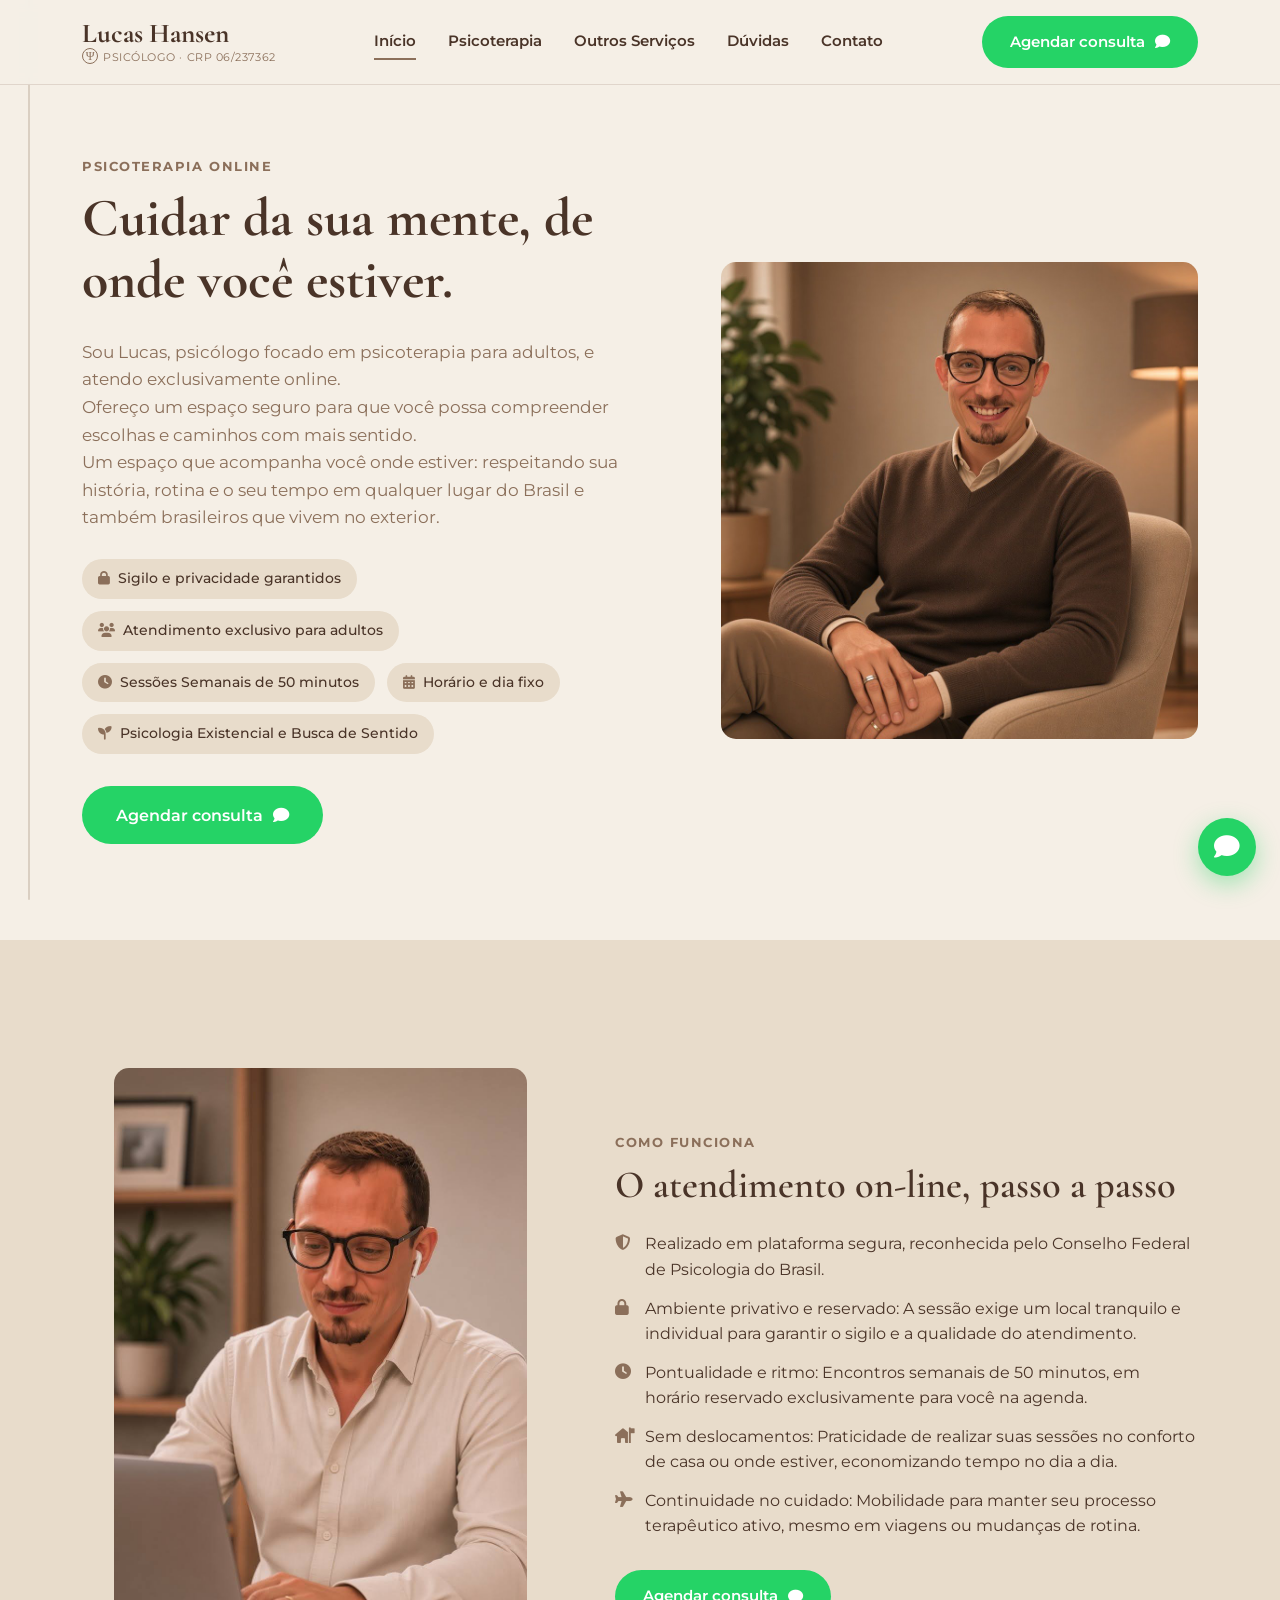
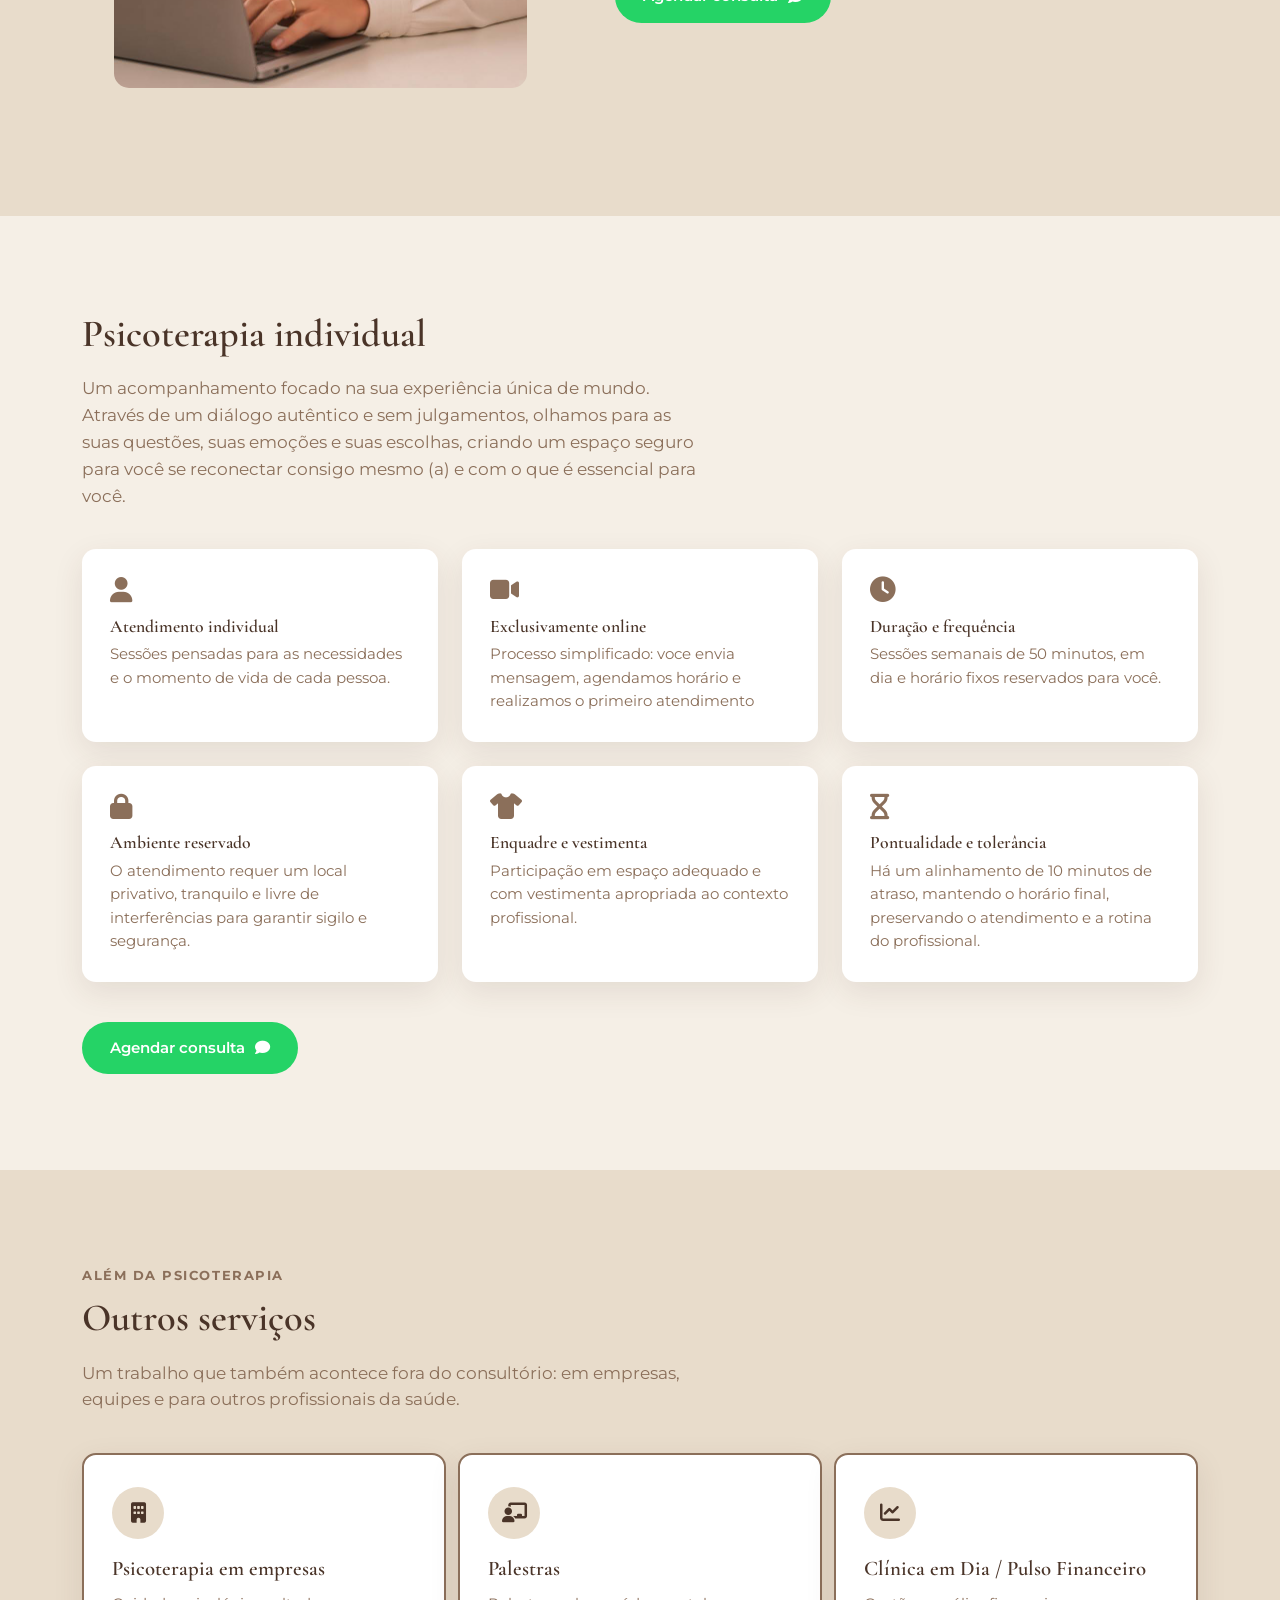
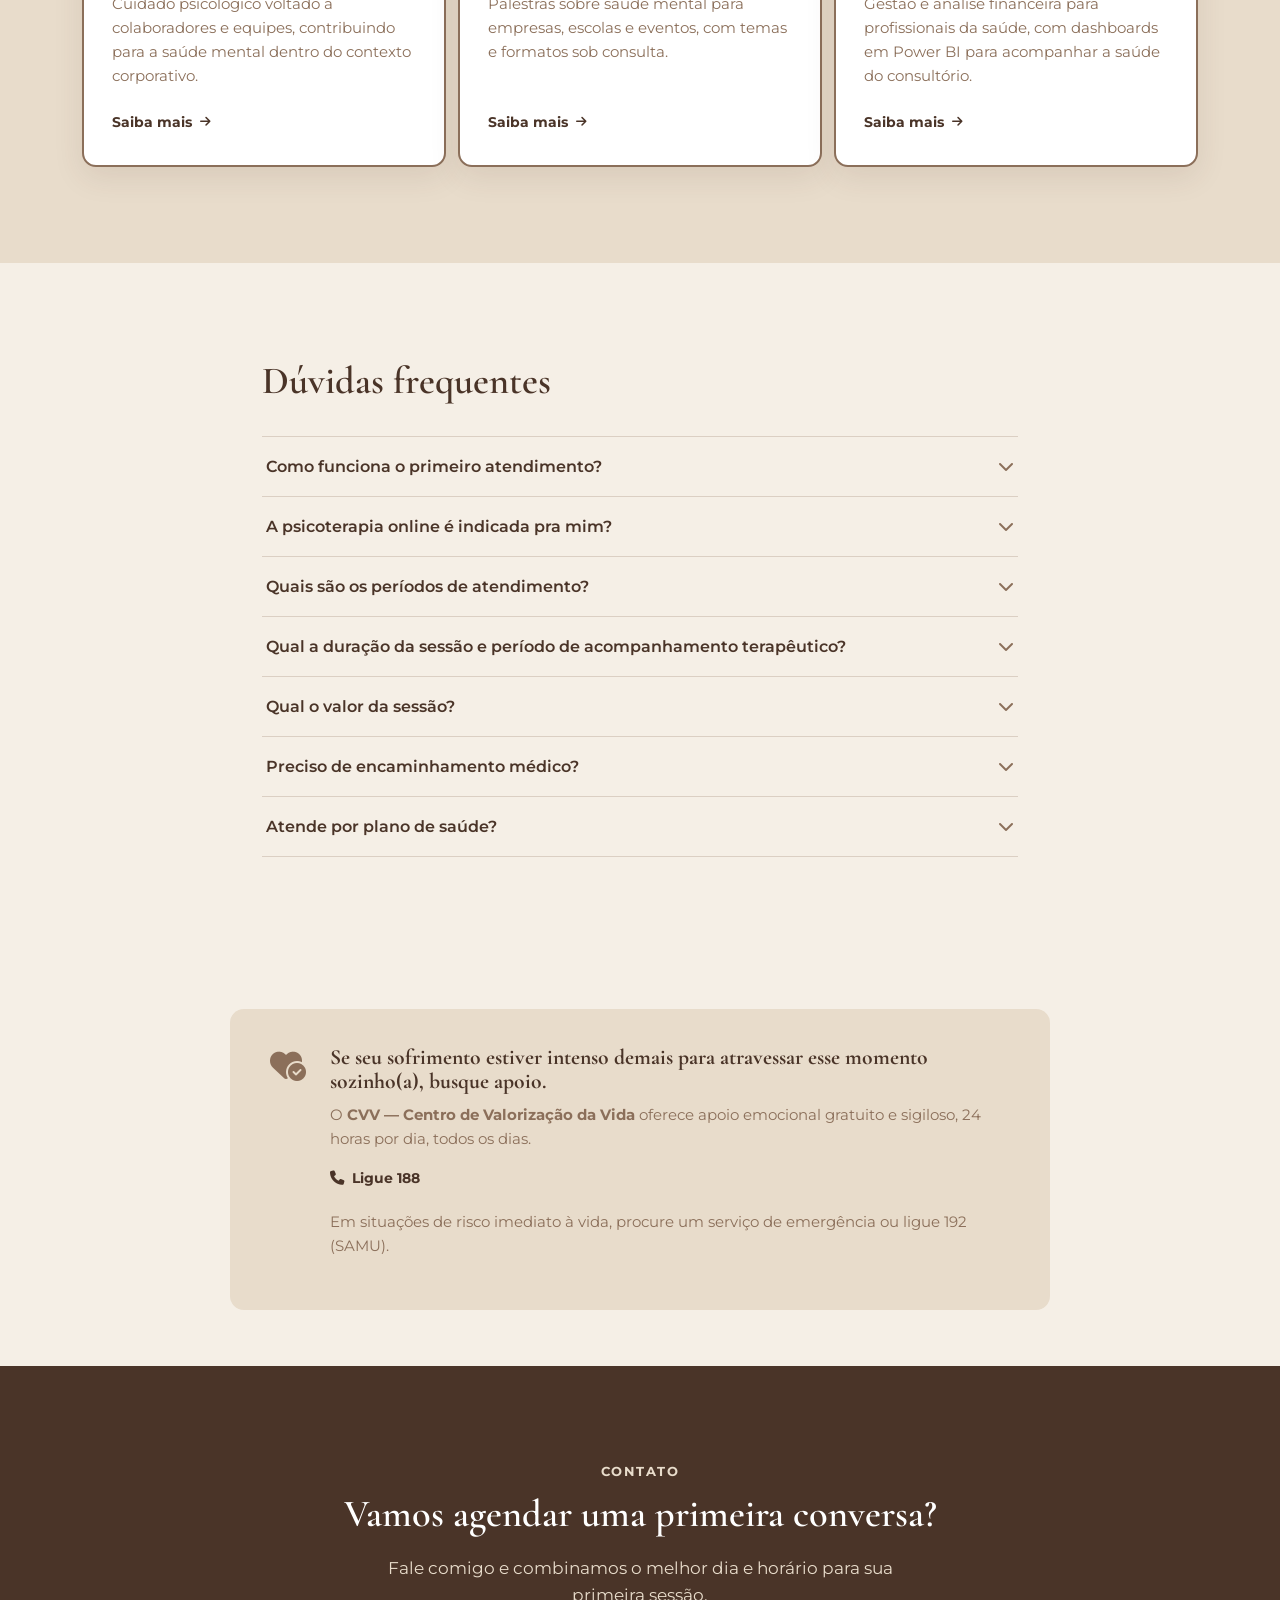
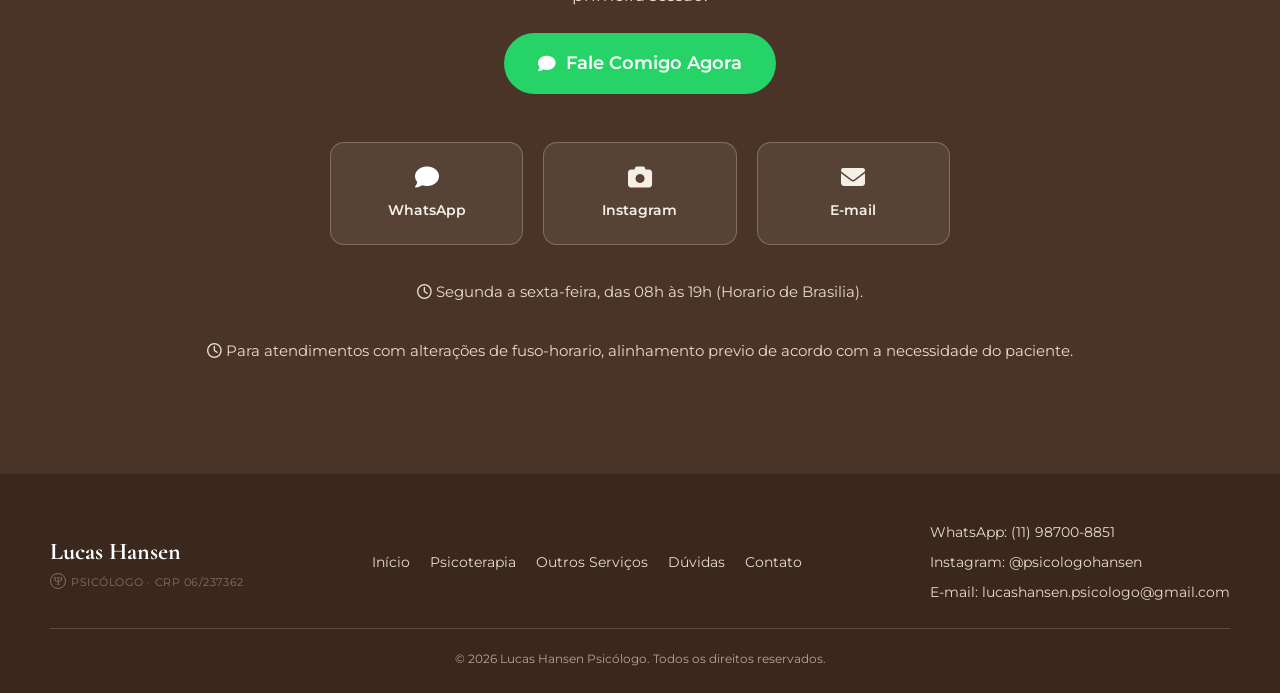
==== index.html @ 45925c87 "Add files via upload" ====
<!DOCTYPE html>
<html lang="pt-br">

<head>
  <meta charset="UTF-8">
  <meta name="viewport" content="width=device-width, initial-scale=1.0">
  <title>Lucas Psicólogo — Psicoterapia Online</title> <!--Título do Site-->
  <meta name="description"
    content="Psicoterapia online com Lucas, psicólogo. Atendimento para brasileiros no Brasil e no exterior, empresas, palestras e consultoria.">

  <link rel="icon" href="img/Icon_psico.png" type="image/png"><!--Icone do Site-->

  <!--Fontes: Cormorant Garamond (títulos) e Montserrat (textos)-->
  <link rel="preconnect" href="https://fonts.googleapis.com">
  <link rel="preconnect" href="https://fonts.gstatic.com" crossorigin>
  <link
    href="https://fonts.googleapis.com/css2?family=Cormorant+Garamond:wght@500;600;700&family=Montserrat:wght@400;500;600;700&display=swap"
    rel="stylesheet">

  <!--Ícones-->
  <link rel="stylesheet" href="https://cdnjs.cloudflare.com/ajax/libs/font-awesome/6.5.1/css/all.min.css"
    integrity="sha512-DTOQO9RWCH3ppGqcWaEA1BIZOC6xxalwEsw9c2QQeAIftl+Vegovlnee1c9QX4TctnWMn13TZye+giMm8e2LwA=="
    crossorigin="anonymous" referrerpolicy="no-referrer" />

  <link rel="stylesheet" href="css/style.css"> <!--Link da estilização-->
  <script defer src="js/main.js"></script> <!--Link do Script-->
</head>

<body>

  <a class="pular-conteudo" href="#conteudo-principal">Pular para o conteúdo</a>

  <!--Linha gráfica contínua: elemento de identidade visual que acompanha o scroll,
      conectando visualmente todas as seções do início ao fim da página-->
  <div class="linha-continua" aria-hidden="true">
    <div class="linha-continua__trilho">
      <div class="linha-continua__progresso" id="linhaProgresso"></div>
    </div>
  </div>
  <div class="progresso-mobile" aria-hidden="true">
    <div class="progresso-mobile__barra" id="progressoMobile"></div>
  </div>

  <!--Cabeçalho / topo do site-->
  <header class="topo-site" id="topoSite">
    <div class="topo-site__container">
      <a class="logo" href="#inicio">
        <span class="logo__nome">Lucas Hansen</span>
        <span class="logo__cargo"><span style="display:inline-flex;align-items:center;justify-content:center;width:16px;height:16px;border:1.5px solid currentColor;border-radius:50%;font-family:Georgia,serif;font-size:12px;line-height:1;margin-right:5px;position:relative;top:-1px;"><span style="transform:translatex(.5px)">Ψ</span></span>Psicólogo · CRP 06/237362</span>
      </a>

      <nav class="menu-principal" id="menuPrincipal">
        <a href="#inicio">Início</a>
        <a href="#psicoterapia">Psicoterapia</a>
        <a href="#outros-servicos">Outros Serviços</a>
        <a href="#duvidas">Dúvidas</a>
        <a href="#contato">Contato</a>
      </nav>

      <div class="topo-site__acoes">
        <a class="botao botao--primario botao--desktop" href="#contato">
          Agendar consulta <i class="fa-solid fa-comment" style="color: rgb(255, 255, 255);"></i>
        </a>
        <button class="menu-toggle" id="menuToggle" aria-label="Abrir menu" aria-expanded="false"
          aria-controls="menuPrincipal">
          <span></span><span></span><span></span>
        </button>
      </div>
    </div>
  </header>

  <main id="conteudo-principal">

    <!--1. INÍCIO-->
    <section class="secao secao--hero" id="inicio">
      <div class="secao__container hero__grid">
        <div class="hero__texto">
          <p class="eyebrow">Psicoterapia online</p>
          <h1>Cuidar da sua mente, de onde você estiver.</h1>
          <p class="hero__descricao">
            Sou Lucas, psicólogo focado em psicoterapia para adultos, e atendo exclusivamente online. <br>
            Ofereço um espaço seguro para que você possa compreender escolhas e caminhos com mais sentido. <br>
            Um espaço que acompanha você onde estiver: respeitando sua história, rotina e o seu tempo em qualquer lugar do Brasil e também brasileiros que vivem no exterior.
          </p>

          <ul class="hero__badges">
            <li><i class="fa-solid fa-lock"></i></i> Sigilo e privacidade garantidos</li>
            <li><i class="fa-solid fa-users"></i> Atendimento exclusivo para adultos</li>
            <li><i class="fa-solid fa-clock"></i> Sessões Semanais de 50 minutos</li>
            <li><i class="fa-solid fa-calendar-days"></i>Horário e dia fixo</li>
            <li><i class="fa-solid fa-seedling"></i> Psicologia Existencial e Busca de Sentido</li>

          </ul>

          <div class="hero__cta">
            <a class="botao botao--primario botao--grande" href="#contato">
              Agendar consulta <i class="fa-solid fa-comment" style="color: rgb(255, 255, 255);"></i>
            </a>
          </div>
        </div>

        <div class="hero__foto">
                  <img src="img/Foto_inicio.jpg" alt="Minha foto inicio" class="Arredondar">
          </div>
        </div>
      </div>
    </section>

    <!--Como funciona o atendimento online-->
    <section class="secao secao--alt" id="atendimento-online">
      <div class="secao__container como-funciona__grid">
        <div class="como-funciona__foto">
          <div class="foto foto--paisagem">
            <img src="img/Foto_meio.jpg" class="Arredondar">
          </div>
        </div>

        <div class="como-funciona__texto">
          <p class="eyebrow">Como funciona</p>
          <h2>O atendimento on-line, passo a passo</h2>
          <ul class="lista-check">
            <li><i class="fa-solid fa-shield-halved"></i> Realizado em plataforma segura, reconhecida pelo Conselho
              Federal de Psicologia do Brasil.</li>
            <li><i class="fa-solid fa-lock"></i> Ambiente privativo e reservado: A sessão exige um local tranquilo e individual para garantir o sigilo e a qualidade do atendimento.</li>
            <li><i class="fa-solid fa-clock"></i> Pontualidade e ritmo: Encontros semanais de 50 minutos, em horário reservado exclusivamente para você na agenda.</li>
            <li><i class="fa-solid fa-house-flag"></i>Sem deslocamentos: Praticidade de realizar suas sessões no conforto de casa ou onde estiver, economizando tempo no dia a dia.</li>
            <li><i class="fa-solid fa-plane"></i>Continuidade no cuidado: Mobilidade para manter seu processo terapêutico ativo, mesmo em viagens ou mudanças de rotina.</li>
          </ul>
          <a class="botao botao--primario" href="#contato">
            Agendar consulta <i class="fa-solid fa-comment" style="color: rgb(255, 255, 255);"></i>
          </a>
        </div>
      </div>
    </section>

    <!--2. SERVIÇOS — PSICOTERAPIA-->
    <section class="secao" id="psicoterapia">
      <div class="secao__container">
        <h2>Psicoterapia individual</h2>
        <p class="secao__intro">
          Um acompanhamento focado na sua experiência única de mundo. <br>
Através de um diálogo autêntico e sem julgamentos, olhamos para as suas questões, suas emoções e suas escolhas, criando um espaço seguro para você se reconectar consigo mesmo (a)  e com o que é essencial para você.
        </p>

        <div class="grid-info">
          <div class="card-info">
            <i class="fa-solid fa-user"></i>
            <h3>Atendimento individual</h3>
            <p>Sessões pensadas para as necessidades e o momento de vida de cada pessoa.</p>
          </div>
          <div class="card-info">
            <i class="fa-solid fa-video"></i>
            <h3>Exclusivamente online</h3>
            <p>Processo simplificado: voce envia mensagem, agendamos horário e realizamos o primeiro atendimento</p>
          </div>
          <div class="card-info">
            <i class="fa-solid fa-clock"></i>
            <h3>Duração e frequência</h3>
            <p>Sessões semanais de 50 minutos, em dia e horário fixos reservados para você.</p>
          </div>
          <div class="card-info">
            <i class="fa-solid fa-lock"></i>
            <h3>Ambiente reservado</h3>
            <p>O atendimento requer um local privativo, tranquilo e livre de interferências para garantir sigilo e segurança.</p>
          </div>
          <div class="card-info">
            <i class="fa-solid fa-shirt"></i>
            <h3> Enquadre e vestimenta</h3>
            <p>Participação em espaço adequado e com vestimenta apropriada ao contexto profissional.</p>
          </div>
          <div class="card-info">
            <i class="fa-solid fa-hourglass"></i>
            <h3>Pontualidade e tolerância</h3>
            <p>Há um alinhamento de 10 minutos de atraso, mantendo o horário final, preservando o atendimento e a rotina do profissional.</p>
          </div>
        </div>

        <a class="botao botao--primario" href="#contato">
          Agendar consulta <i class="fa-solid fa-comment" style="color: rgb(255, 255, 255);"></i>
        </a>
      </div>
    </section>

    <!--3. OUTROS SERVIÇOS-->
    <section class="secao secao--alt" id="outros-servicos">
      <div class="secao__container">
        <p class="eyebrow">Além da psicoterapia</p>
        <h2>Outros serviços</h2>
        <p class="secao__intro">
          Um trabalho que também acontece fora do consultório: em empresas, equipes e para outros profissionais da
          saúde.
        </p>
          <div class="grid-cards">
          <article class="card-servico">
            <div class="card-servico__icone"><i class="fa-solid fa-building"></i></div>
            <h3>Psicoterapia em empresas</h3>
            <p>Cuidado psicológico voltado a colaboradores e equipes, contribuindo para a saúde mental dentro do
              contexto corporativo.</p>
            <a class="link-saiba-mais" href="#contato">Saiba mais <i class="fa-solid fa-arrow-right"></i></a>
          </article>

          <article class="card-servico">
            <div class="card-servico__icone"><i class="fa-solid fa-chalkboard-user"></i></div>
            <h3>Palestras</h3>
            <p>Palestras sobre saúde mental para empresas, escolas e eventos, com temas e formatos sob consulta.
              <!--[listar temas de palestra disponíveis]--></p>
            <a class="link-saiba-mais" href="#contato">Saiba mais <i class="fa-solid fa-arrow-right"></i></a>
          </article>

          <article class="card-servico">
            <div class="card-servico__icone"><i class="fa-solid fa-chart-line"></i></div>
            <h3>Clínica em Dia / Pulso Financeiro</h3>
            <p>Gestão e análise financeira para profissionais da saúde, com dashboards em Power BI para acompanhar
              a saúde do consultório.</p>
            <a class="link-saiba-mais" href="#contato">Saiba mais <i class="fa-solid fa-arrow-right"></i></a>
          </article>
        </div>
      </div>
    </section>

    <!--4. DÚVIDAS FREQUENTES-->
    <section class="secao" id="duvidas">
      <div class="secao__container secao__container--estreito">
        <h2>Dúvidas frequentes</h2>

        <div class="accordion" id="accordionFaq">

          <div class="accordion__item">
            <h3>
              <button class="accordion__pergunta" aria-expanded="false">
                Como funciona o primeiro atendimento?
                <i class="fa-solid fa-chevron-down"></i>
              </button>
            </h3>
            <div class="accordion__resposta">
              <p>É um espaço de escuta inicial para entender sua demanda, apresentar a abordagem e alinhar o funcionamento do acompanhamento.</p>
            </div>
          </div>

          <div class="accordion__item">
            <h3>
              <button class="accordion__pergunta" aria-expanded="false">
                A psicoterapia online é indicada pra mim?
                <i class="fa-solid fa-chevron-down"></i>
              </button>
            </h3>
            <div class="accordion__resposta">
              <p>Sim, para adultos que buscam acolhimento, compreensão de questões pessoais, possuem um local privativo e conexão estável.</p>
            </div>
          </div>

          <div class="accordion__item">
            <h3>
              <button class="accordion__pergunta" aria-expanded="false">
                Quais são os períodos de atendimento?
                <i class="fa-solid fa-chevron-down"></i>
              </button>
            </h3>
            <div class="accordion__resposta">
              <p>De segunda a sexta-feira, (das 07h00 às 20h00) em horários fixos alinhados previamente conforme a disponibilidade da agenda - Caso tenha demandas de fuso horário, é alinhado em sessão também a disponibilidade. </p>
            </div>
          </div>

          <div class="accordion__item">
            <h3>
              <button class="accordion__pergunta" aria-expanded="false">
                Qual a duração da sessão e período de acompanhamento terapêutico?  
                <i class="fa-solid fa-chevron-down"></i>
              </button>
            </h3>
            <div class="accordion__resposta">
              <p>A duração das sessões são de 50 minutos, podendo haver variação do tempo, sendo semanais ou mais espaçadas, alinhadas as demandas do paciente.</p>
            </div>
          </div>

          <div class="accordion__item">
            <h3>
              <button class="accordion__pergunta" aria-expanded="false">
                Qual o valor da sessão?
                <i class="fa-solid fa-chevron-down"></i>
              </button>
            </h3>
            <div class="accordion__resposta">
              <p>O valor pode variar com a expertise do profissional, considerando habilidades, experiências e formações. <br>
De acordo com o Código de Ética do CFP, valores não são divulgados publicamente, 
fico à disposição para esclarecer essa dúvida diretamente em nossos canais de contato!</p>
            </div>
          </div>

          <div class="accordion__item">
            <h3>
              <button class="accordion__pergunta" aria-expanded="false">
                Preciso de encaminhamento médico?
                <i class="fa-solid fa-chevron-down"></i>
              </button>
            </h3>
            <div class="accordion__resposta">
              <p>Não, você pode iniciar o processo terapêutico por iniciativa própria quando sentir necessidade.</p>
            </div>
          </div>

          <div class="accordion__item">
            <h3>
              <button class="accordion__pergunta" aria-expanded="false">
                 Atende por plano de saúde?
                <i class="fa-solid fa-chevron-down"></i>
              </button>
            </h3>
            <div class="accordion__resposta">
              <p>Trabalho com atendimento particular, ou seja, a partir do recibo que realizo após a sessão, caso você tenha plano de saúde, você consegue solicitar com o comprovante emitido o reembolso parcial da sessão, que pode ter variações por plano e empresa contratada. </p>
            </div>
          </div>

        </div>
      </div>
    </section>

    <!--5. CVV — seção discreta, fora do rodapé-->
    <section class="secao secao--cvv" id="cvv" aria-labelledby="cvv-titulo">
      <div class="secao__container secao__container--estreito cvv__caixa">
        <i class="fa-solid fa-heart-circle-check cvv__icone" aria-hidden="true"></i>
        <div>
          <h2 id="cvv-titulo"><strong>Se seu sofrimento estiver intenso demais para atravessar esse momento sozinho(a), busque apoio.</strong></h2>
          <p>
            O <strong>CVV — Centro de Valorização da Vida</strong> oferece apoio emocional gratuito e sigiloso, 24 horas por dia, todos os dias.
          </p>
          <div class="cvv__contatos">
            <a href="tel:188"><i class="fa-solid fa-phone"></i> Ligue 188</a>
          <p>
            Em situações de risco imediato à vida, procure um serviço de emergência ou ligue 192 (SAMU).
          </p>
          </div>
        </div>
      </div>
    </section>

    <!--6. CONTATO-->
    <section class="secao secao--contato" id="contato">
      <div class="secao__container">
        <p class="eyebrow eyebrow--claro">Contato</p>
        <h2>Vamos agendar uma primeira conversa? </h2>
        <p class="secao__intro secao__intro--claro">
          Fale comigo e combinamos o melhor dia e horário para sua primeira sessão.
        </p>

        <a class="botao botao--whatsapp botao--grande" href="https://wa.me/+5511987008851" target="_blank"
          rel="noopener noreferrer">
          <i class="fa-solid fa-comment" style="color: rgb(255, 255, 255);"></i> Fale Comigo Agora
        </a>

        <div class="contato__grid">
          <a class="contato__card" href="https://wa.me/+5511987008851" target="_blank" rel="noopener noreferrer">
            <i class="fa-solid fa-comment" style="color: rgb(255, 255, 255);"></i>
            <span>WhatsApp</span>
          </a>
          <a class="contato__card" href="https://www.instagram.com/psicologohansen/" target="_blank" rel="noopener noreferrer">
            <i class="fa-solid fa-camera"></i>
            <span>Instagram</span>
          </a>
          <a class="contato__card" href="mailto:lucashansen.psicologo@gmail.com">
            <i class="fa-solid fa-envelope"></i>
            <span>E-mail</span>
          </a>
        </div>

        <p class="contato__horario">
          <i class="fa-regular fa-clock"></i> Segunda a sexta-feira, das 08h às 19h (Horario de Brasilia).
        </p>
        <p class="contato__horario">
          <i class="fa-regular fa-clock"></i> Para atendimentos com alterações de fuso-horario, alinhamento previo de acordo com a necessidade do paciente.
        </p>
      </div>
    </section>

  </main>

  <!--Rodapé-->
  <footer class="rodape">
    <div class="rodape__container">
      <div class="rodape__marca">
        <span class="logo__nome logo__nome--rodape">Lucas Hansen</span>
        <span class="logo__cargo"><span style="display:inline-flex;align-items:center;justify-content:center;width:16px;height:16px;border:1.5px solid currentColor;border-radius:50%;font-family:Georgia,serif;font-size:12px;line-height:1;margin-right:5px;position:relative;top:-1px;"><span style="transform:translatex(.5px);">Ψ</span></span>Psicólogo · CRP 06/237362 </span> <span style="color: rgb(255, 255, 255)"></span>
        <!--[incluir número de registro no CRP]-->
      </div>

      <nav class="rodape__links">
        <a href="#inicio">Início</a>
        <a href="#psicoterapia">Psicoterapia</a>
        <a href="#outros-servicos">Outros Serviços</a>
        <a href="#duvidas">Dúvidas</a>
        <a href="#contato">Contato</a>
      </nav>

      <div class="rodape__social">
        <a href="https://wa.me/+5511987008851" target="_blank" rel="noopener noreferrer">WhatsApp: (11) 98700-8851</a>
        <a href="https://www.instagram.com/psicologohansen/" target="_blank" rel="noopener noreferrer">Instagram: @psicologohansen</a>
        </a>
        <a href="mailto:lucashansen.psicologo@gmail.com">E-mail: lucashansen.psicologo@gmail.com</a>
        </a>
      </div>
    </div>
    <p class="rodape__copy">© <span id="anoAtual"></span> Lucas Hansen Psicólogo. Todos os direitos reservados.</p>
  </footer>

  <!--Botão flutuante do WhatsApp-->
  <a class="whatsapp-flutuante" href="https://wa.me/+5511987008851" target="_blank" rel="noopener noreferrer"
    aria-label="Falar no WhatsApp">
    <i class="fa-solid fa-comment" style="color: rgb(255, 255, 255);"></i>
  </a>

</body>

</html>
---- css/style.css ----
:root {
  /* Cores */
  --marrom-cafe: #4A3428;
  --marrom-claro: #8B6F5A;
  --bege: #E8DCCB;
  --bege-claro: #F5EFE6;
  --branco: #FFFFFF;
  --whatsapp: #25D366;
  --whatsapp-escuro: #1EBE57;

  /* Tipografia */
  --fonte-titulo: 'Cormorant Garamond', Georgia, serif;
  --fonte-texto: 'Montserrat', Arial, sans-serif;

  /* Layout */
  --largura-maxima: 1180px;
  --altura-topo: 84px;
  --raio: 14px;
  --sombra: 0 10px 30px rgba(74, 52, 40, 0.10);

  /* Transições */
  --transicao: 0.25s ease;
}

/* ---------- Reset básico ---------- */
* {
  box-sizing: border-box;
}

html {
  scroll-behavior: smooth;
}

body {
  margin: 0;
  font-family: var(--fonte-texto);
  color: var(--marrom-cafe);
  background: var(--bege-claro);
  line-height: 1.6;
  -webkit-font-smoothing: antialiased;
}

img {
  max-width: 100%;
  display: block;
}

a {
  color: inherit;
  text-decoration: none;
}

ul {
  list-style: none;
  margin: 0;
  padding: 0;
}

h1, h2, h3 {
  font-family: var(--fonte-titulo);
  font-weight: 600;
  line-height: 1.15;
  margin: 0 0 0.5em;
  color: var(--marrom-cafe);
}

h1 { font-size: clamp(2.4rem, 4.2vw, 3.6rem); font-weight: 700; }
h2 { font-size: clamp(1.9rem, 3vw, 2.6rem); }
h3 { font-size: 1.3rem; }

p { margin: 0 0 1em; }

button {
  font-family: inherit;
  cursor: pointer;
}

/* Acessibilidade: foco visível */
a:focus-visible,
button:focus-visible {
  outline: 3px solid var(--marrom-claro);
  outline-offset: 3px;
  border-radius: 4px;
}

.pular-conteudo {
  position: absolute;
  left: -999px;
  top: 0;
  background: var(--marrom-cafe);
  color: var(--branco);
  padding: 12px 20px;
  z-index: 999;
  border-radius: 0 0 8px 0;
}

.pular-conteudo:focus {
  left: 0;
}

section[id] {
  scroll-margin-top: calc(var(--altura-topo) + 12px);
}

@media (prefers-reduced-motion: reduce) {
  html { scroll-behavior: auto; }
  * { animation-duration: 0.01ms !important; transition-duration: 0.01ms !important; }
}

/* ---------- Utilitários ---------- */
.secao {
  padding: 96px 0;
}

.secao--alt {
  background: var(--bege);
}

.secao__container {
  max-width: var(--largura-maxima);
  margin: 0 auto;
  padding: 0 32px;
}

.secao__container--estreito {
  max-width: 820px;
}

.eyebrow {
  font-family: var(--fonte-texto);
  font-weight: 700;
  letter-spacing: 0.12em;
  text-transform: uppercase;
  font-size: 0.8rem;
  color: var(--marrom-claro);
  margin: 0 0 0.75em;
}

.eyebrow--claro { color: var(--bege); }

.secao__intro {
  max-width: 620px;
  font-size: 1.05rem;
  color: var(--marrom-claro);
}

.secao__intro--claro {
  color: var(--bege);
  max-width: 560px;
}

/* ---------- Botões ---------- */
.botao {
  display: inline-flex;
  align-items: center;
  gap: 10px;
  padding: 14px 28px;
  border-radius: 999px;
  font-weight: 600;
  font-size: 0.95rem;
  border: none;
  transition: transform var(--transicao), box-shadow var(--transicao), background var(--transicao);
}

.botao--primario {
  background: var(--whatsapp);
  color: var(--branco);
}

.botao--primario:hover {
  background: var(--whatsapp-escuro);
  transform: translateY(-2px);
  box-shadow: var(--sombra);
}

.botao--grande {
  padding: 16px 34px;
  font-size: 1.02rem;
}

.botao--whatsapp {
  background: var(--whatsapp);
  color: var(--branco);
  font-size: 1.1rem;
}

.botao--whatsapp:hover {
  background: var(--whatsapp-escuro);
  transform: translateY(-2px);
  box-shadow: var(--sombra);
}

.botao--desktop {
  white-space: nowrap;
}

/* ==========================================================================
   Linha gráfica contínua (elemento de identidade visual)
   ========================================================================== */
.linha-continua {
  position: fixed;
  top: 0;
  bottom: 0;
  left: 28px;
  width: 2px;
  z-index: 40;
  pointer-events: none;
}

.linha-continua__trilho {
  position: relative;
  height: 100%;
  width: 100%;
  background: rgba(139, 111, 90, 0.25);
  border-radius: 2px;
}

.linha-continua__progresso {
  position: absolute;
  top: 0;
  left: 0;
  width: 100%;
  height: 100%;
  background: var(--marrom-claro);
  transform: scaleY(0);
  transform-origin: top;
  border-radius: 2px;
}

.progresso-mobile {
  display: none;
  position: fixed;
  top: 0;
  left: 0;
  right: 0;
  height: 3px;
  background: rgba(139, 111, 90, 0.2);
  z-index: 60;
}

.progresso-mobile__barra {
  height: 100%;
  width: 0%;
  background: var(--marrom-claro);
}

@media (max-width: 1080px) {
  .linha-continua { display: none; }
  .progresso-mobile { display: block; }
}

/* ==========================================================================
   Cabeçalho
   ========================================================================== */
.topo-site {
  position: sticky;
  top: 0;
  z-index: 50;
  background: rgba(245, 239, 230, 0.92);
  backdrop-filter: blur(8px);
  border-bottom: 1px solid rgba(139, 111, 90, 0.2);
}

.topo-site__container {
  max-width: var(--largura-maxima);
  margin: 0 auto;
  padding: 0 32px;
  height: var(--altura-topo);
  display: flex;
  align-items: center;
  justify-content: space-between;
  gap: 24px;
}

.logo {
  display: flex;
  flex-direction: column;
  line-height: 1.1;
}

.logo__nome {
  font-family: var(--fonte-titulo);
  font-size: 1.7rem;
  font-weight: 700;
  color: var(--marrom-cafe);
}

.logo__cargo {
  font-size: 0.68rem;
  letter-spacing: 0.05em;
  text-transform: uppercase;
  color: var(--marrom-claro);
}

.menu-principal {
  display: flex;
  gap: 32px;
  font-size: 0.92rem;
  font-weight: 600;
}

.menu-principal a {
  position: relative;
  padding: 6px 0;
  color: var(--marrom-cafe);
}

.menu-principal a::after {
  content: '';
  position: absolute;
  left: 0;
  bottom: 0;
  height: 2px;
  width: 0;
  background: var(--marrom-claro);
  transition: width var(--transicao);
}

.menu-principal a:hover::after,
.menu-principal a.ativo::after {
  width: 100%;
}

.topo-site__acoes {
  display: flex;
  align-items: center;
  gap: 16px;
}

.menu-toggle {
  display: none;
  flex-direction: column;
  justify-content: center;
  gap: 5px;
  width: 40px;
  height: 40px;
  background: transparent;
  border: none;
  padding: 0;
}

.menu-toggle span {
  display: block;
  height: 2px;
  background: var(--marrom-cafe);
  border-radius: 2px;
  transition: transform var(--transicao), opacity var(--transicao);
}

.menu-toggle[aria-expanded="true"] span:nth-child(1) { transform: translateY(7px) rotate(45deg); }
.menu-toggle[aria-expanded="true"] span:nth-child(2) { opacity: 0; }
.menu-toggle[aria-expanded="true"] span:nth-child(3) { transform: translateY(-7px) rotate(-45deg); }

@media (max-width: 900px) {
  .menu-toggle { display: flex; }
  .botao--desktop { display: none; }

  .menu-principal {
    position: absolute;
    top: var(--altura-topo);
    left: 0;
    right: 0;
    flex-direction: column;
    gap: 0;
    background: var(--bege-claro);
    border-bottom: 1px solid rgba(139, 111, 90, 0.2);
    max-height: 0;
    overflow: hidden;
    transition: max-height var(--transicao);
  }

  .menu-principal.aberto {
    max-height: 400px;
  }

  .menu-principal a {
    padding: 16px 32px;
    border-top: 1px solid rgba(139, 111, 90, 0.12);
  }
}

/* ==========================================================================
   Hero / Início
   ========================================================================== */
.secao--hero {
  padding-top: 72px;
}

.Arredondar {
  border-radius: 15px;
}

.hero__grid {
  display: grid;
  grid-template-columns: 1.1fr 0.9fr;
  gap: 56px;
  align-items: center;
}

.hero__descricao {
  font-size: 1.08rem;
  color: var(--marrom-claro);
  max-width: 560px;
}

.hero__badges {
  display: flex;
  flex-wrap: wrap;
  gap: 12px;
  margin: 28px 0 32px;
}

.hero__badges li {
  display: flex;
  align-items: center;
  gap: 8px;
  background: var(--bege);
  color: var(--marrom-cafe);
  padding: 9px 16px;
  border-radius: 999px;
  font-size: 0.85rem;
  font-weight: 500;
}

.hero__badges i { color: var(--marrom-claro); }

.foto {
  border-radius: var(--raio);
  display: flex;
  flex-direction: column;
  align-items: center;
  justify-content: center;
  gap: 12px;
  text-align: center;
  padding: 32px;
}

.foto i { font-size: 2.4rem; }
.foto small { font-weight: 400; opacity: 0.85; }

.foto--retrato { aspect-ratio: 4 / 5; }
.foto--paisagem { aspect-ratio: 4 / 3; }

/* Como funciona o atendimento online */
.como-funciona__grid {
  display: grid;
  grid-template-columns: 0.9fr 1.1fr;
  gap: 56px;
  align-items: center;
}

.lista-check {
  display: flex;
  flex-direction: column;
  gap: 14px;
  margin: 24px 0 32px;
}

.lista-check li {
  display: flex;
  align-items: flex-start;
  gap: 12px;
  font-size: 0.98rem;
}

.lista-check i {
  color: var(--marrom-claro);
  margin-top: 4px;
  width: 18px;
  flex-shrink: 0;
}

@media (max-width: 900px) {
  .hero__grid,
  .como-funciona__grid {
    grid-template-columns: 1fr;
  }

  .como-funciona__foto { order: 2; }
  .como-funciona__texto { order: 1; }
}

/* ==========================================================================
   Grids de informação (Psicoterapia)
   ========================================================================== */
.grid-info {
  display: grid;
  grid-template-columns: repeat(3, 1fr);
  gap: 24px;
  margin: 40px 0 40px;
}

.card-info {
  background: var(--branco);
  border-radius: var(--raio);
  padding: 28px;
  box-shadow: var(--sombra);
}

.card-info i {
  font-size: 1.6rem;
  color: var(--marrom-claro);
  margin-bottom: 14px;
  display: block;
}

.card-info h3 { margin-bottom: 6px; font-size: 1.1rem; }
.card-info p { margin: 0; color: var(--marrom-claro); font-size: 0.92rem; }

@media (max-width: 900px) {
  .grid-info { grid-template-columns: repeat(2, 1fr); }
}

@media (max-width: 560px) {
  .grid-info { grid-template-columns: 1fr; }
}

/* ==========================================================================
   Outros serviços — cards
   ========================================================================== */
.grid-cards {
  display: grid;
  grid-template-columns: repeat(auto-fit, minmax(240px, 1fr));
  gap: 12px;
  margin-top: 40px;
}

.card-servico {
  background: var(--branco);
  border-radius: var(--raio);
  padding: 32px 28px;
  box-shadow: var(--sombra);
  display: flex;
  flex-direction: column;
  transition: transform var(--transicao), box-shadow var(--transicao);
  border: 2px solid var(--marrom-claro);
}

.card-servico:hover {
  transform: translateY(-4px);
  box-shadow: 0 16px 36px rgba(74, 52, 40, 0.14);
}

.card-servico__icone {
  width: 52px;
  height: 52px;
  border-radius: 50%;
  background: var(--bege);
  color: var(--marrom-cafe);
  display: flex;
  align-items: center;
  justify-content: center;
  font-size: 1.25rem;
  margin-bottom: 18px;
}

.card-servico p {
  color: var(--marrom-claro);
  font-size: 0.94rem;
  flex-grow: 1;
}

.link-saiba-mais {
  display: inline-flex;
  align-items: center;
  gap: 8px;
  font-weight: 700;
  font-size: 0.88rem;
  color: var(--marrom-cafe);
  margin-top: 8px;
}

.link-saiba-mais i {
  font-size: 0.75rem;
  transition: transform var(--transicao);
}

.link-saiba-mais:hover i { transform: translateX(4px); }

/* ==========================================================================
   FAQ / Accordion
   ========================================================================== */
.accordion {
  margin-top: 32px;
  border-top: 1px solid rgba(139, 111, 90, 0.25);
}

.accordion__item {
  border-bottom: 1px solid rgba(139, 111, 90, 0.25);
}

.accordion__item h3 {
  margin: 0;
  font-family: var(--fonte-texto);
  font-size: 1rem;
}

.accordion__pergunta {
  width: 100%;
  display: flex;
  align-items: center;
  justify-content: space-between;
  gap: 16px;
  background: transparent;
  border: none;
  text-align: left;
  padding: 20px 4px;
  font-weight: 600;
  font-size: 1rem;
  color: var(--marrom-cafe);
}

.accordion__pergunta i {
  color: var(--marrom-claro);
  transition: transform var(--transicao);
  flex-shrink: 0;
}

.accordion__pergunta[aria-expanded="true"] i {
  transform: rotate(180deg);
}

.accordion__resposta {
  max-height: 0;
  overflow: hidden;
  transition: max-height var(--transicao);
}

.accordion__resposta p {
  padding: 0 4px 20px;
  color: var(--marrom-claro);
  margin: 0;
}

/* ==========================================================================
   CVV
   ========================================================================== */
.secao--cvv {
  padding: 56px 0;
}

.cvv__caixa {
  background: var(--bege);
  border-radius: var(--raio);
  padding: 36px 40px;
  display: flex;
  align-items: flex-start;
  gap: 24px;
}

.cvv__icone {
  font-size: 2rem;
  color: var(--marrom-claro);
  flex-shrink: 0;
  margin-top: 4px;
}

.cvv__caixa h2 {
  font-size: 1.35rem;
  margin-bottom: 0.4em;
}

.cvv__caixa p {
  color: var(--marrom-claro);
  font-size: 0.95rem;
}

.cvv__contatos {
  display: flex;
  gap: 20px;
  flex-wrap: wrap;
  margin-top: 12px;
}

.cvv__contatos a {
  display: inline-flex;
  align-items: center;
  gap: 8px;
  font-weight: 700;
  font-size: 0.9rem;
  color: var(--marrom-cafe);
}

@media (max-width: 620px) {
  .cvv__caixa { flex-direction: column; padding: 28px; }
}

/* ==========================================================================
   Contato
   ========================================================================== */
.secao--contato {
  background: var(--marrom-cafe);
  color: var(--bege-claro);
  text-align: center;
}

.secao--contato h2 { color: var(--branco); }

.secao--contato .secao__intro,
.secao--contato .secao__intro--claro {
  margin-left: auto;
  margin-right: auto;
}

.secao--contato .botao--whatsapp {
  margin: 8px 0 48px;
}

.contato__grid {
  display: grid;
  grid-template-columns: repeat(3, 1fr);
  gap: 20px;
  max-width: 620px;
  margin: 0 auto;
}

.contato__card {
  background: rgba(234, 245, 230, 0.08);
  border: 1px solid rgba(245, 239, 230, 0.25);
  border-radius: var(--raio);
  padding: 22px 12px;
  display: flex;
  flex-direction: column;
  align-items: center;
  gap: 10px;
  font-weight: 600;
  font-size: 0.9rem;
  transition: background var(--transicao), transform var(--transicao);
}

.contato__card i { font-size: 1.5rem; }

.contato__card:hover {
  background: rgba(245, 239, 230, 0.16);
  transform: translateY(-3px);
}

.contato__horario {
  margin-top: 36px;
  font-size: 0.92rem;
  color: var(--bege);
}

@media (max-width: 560px) {
  .contato__grid { grid-template-columns: 1fr; }
}

/* ==========================================================================
   Rodapé
   ========================================================================== */
.rodape {
  background: #3A281E;
  color: var(--bege);
  padding: 48px 32px 24px;
}

.rodape__container {
  max-width: var(--largura-maxima);
  margin: 0 auto;
  display: flex;
  flex-wrap: wrap;
  align-items: center;
  justify-content: space-between;
  gap: 24px;
  padding-bottom: 24px;
  border-bottom: 1px solid rgba(232, 220, 204, 0.2);
}

.rodape__marca {
  display: flex;
  flex-direction: column;
  gap: 2px;
  font-size: 0.85rem;
}

.logo__nome--rodape {
  color: var(--branco);
  font-size: 1.5rem;
}

.rodape__links {
  display: flex;
  flex-wrap: wrap;
  gap: 20px;
  font-size: 0.85rem;
}

.rodape__social {
  display: flex;
  flex-direction: column;
  gap: 8px;
  font-size: 0.85rem;
}

.rodape__social a { transition: color var(--transicao); }
.rodape__social a:hover { color: var(--branco); }

.rodape__copy {
  max-width: var(--largura-maxima);
  margin: 20px auto 0;
  text-align: center;
  font-size: 0.78rem;
  color: rgba(232, 220, 204, 0.7);
}

/* ==========================================================================
   Botão flutuante do WhatsApp
   ========================================================================== */
.whatsapp-flutuante {
  position: fixed;
  right: 24px;
  bottom: 24px;
  width: 58px;
  height: 58px;
  border-radius: 50%;
  background: var(--whatsapp);
  color: var(--branco);
  display: flex;
  align-items: center;
  justify-content: center;
  font-size: 1.6rem;
  box-shadow: 0 8px 24px rgba(37, 211, 102, 0.4);
  z-index: 70;
  animation: pulsar-whatsapp 2.6s ease-in-out infinite;
}

.whatsapp-flutuante:hover {
  background: var(--whatsapp-escuro);
}

@keyframes pulsar-whatsapp {
  0%, 100% { box-shadow: 0 8px 24px rgba(37, 211, 102, 0.4); }
  50% { box-shadow: 0 8px 28px rgba(37, 211, 102, 0.7); }
}

@media (prefers-reduced-motion: reduce) {
  .whatsapp-flutuante { animation: none; }
}
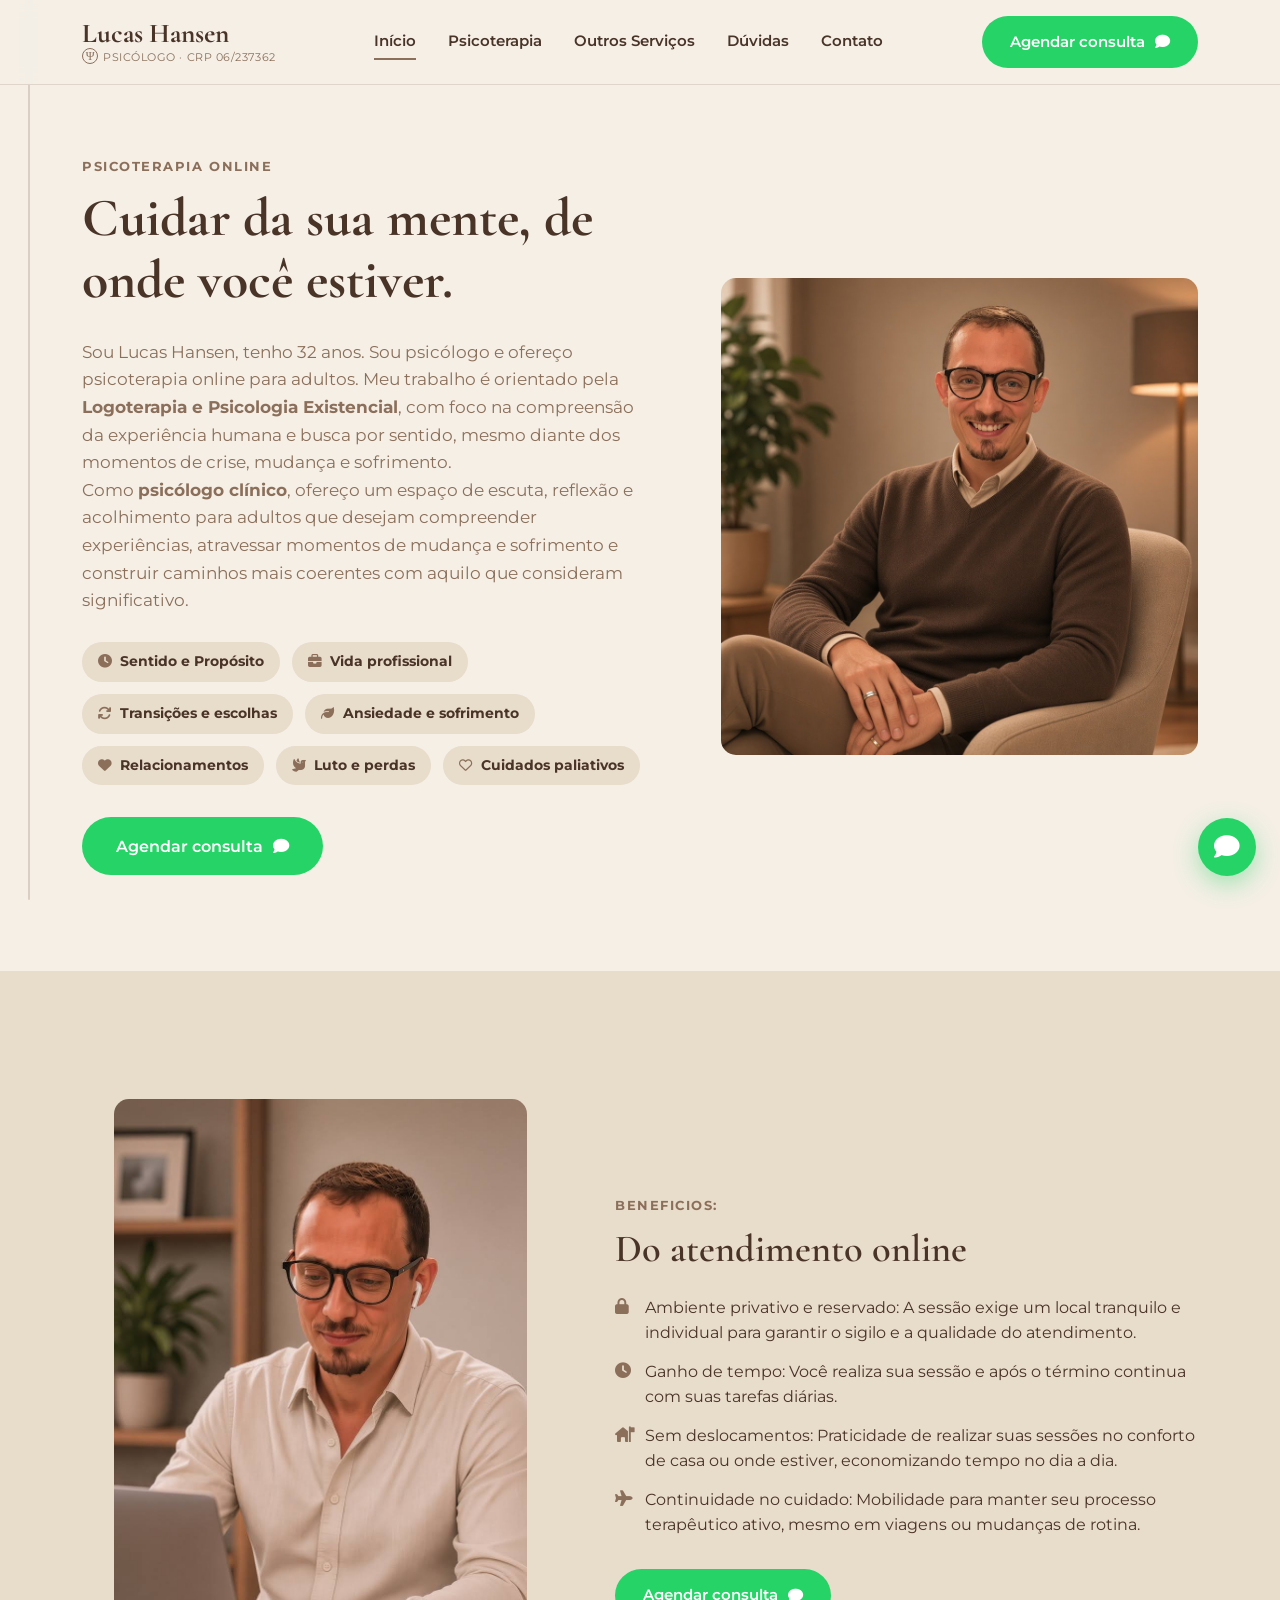
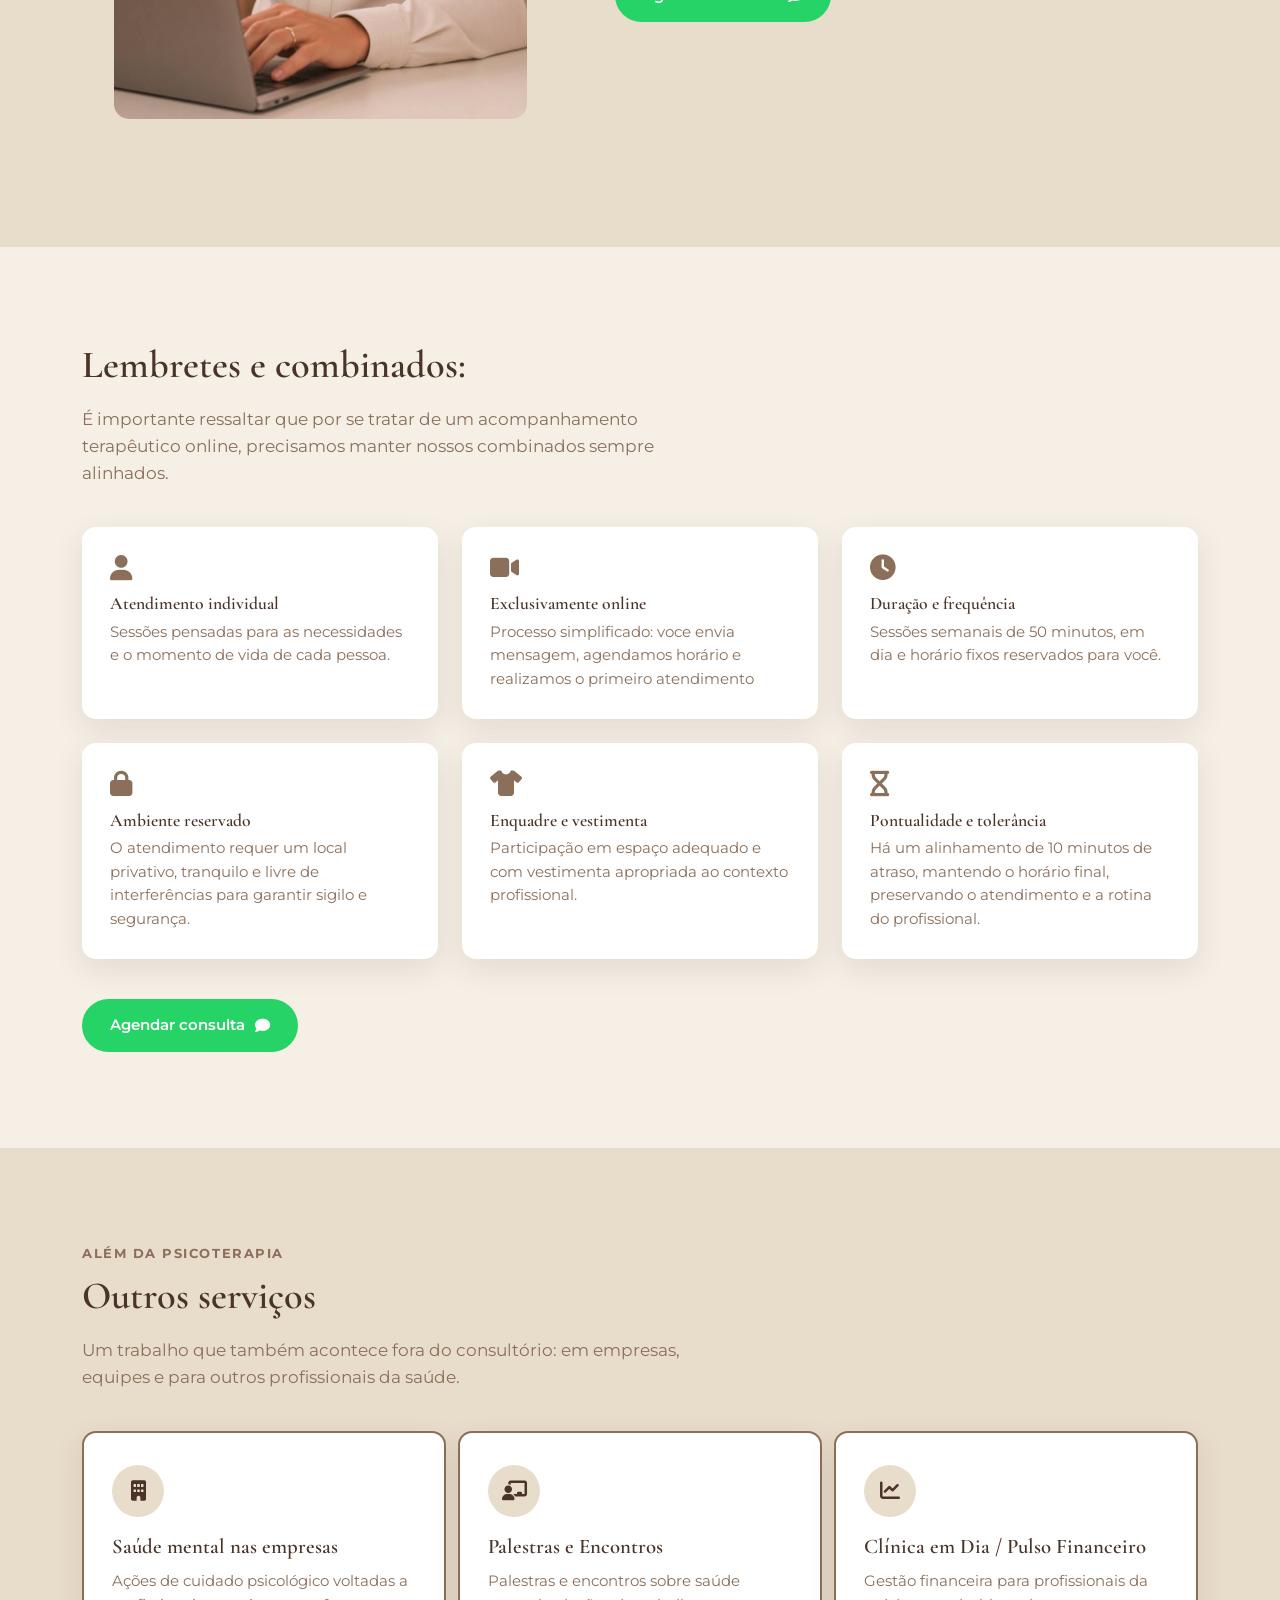
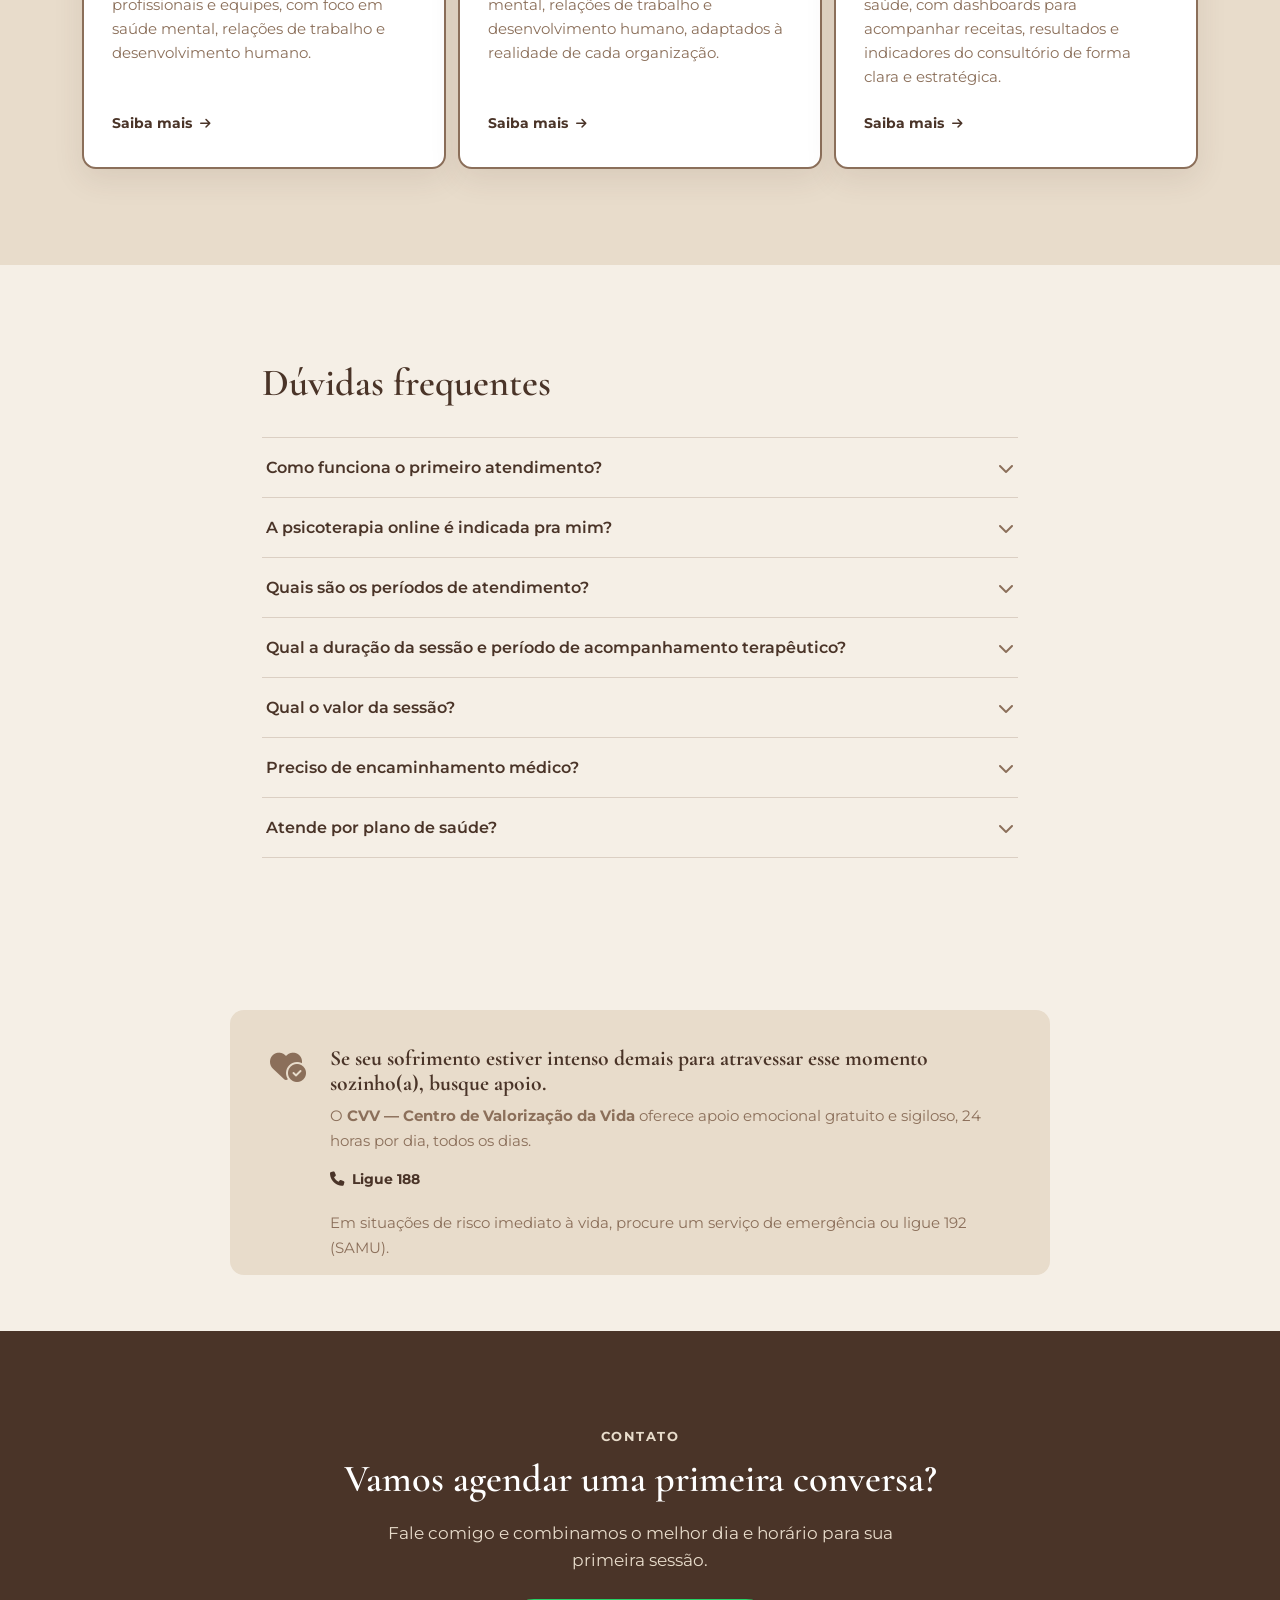
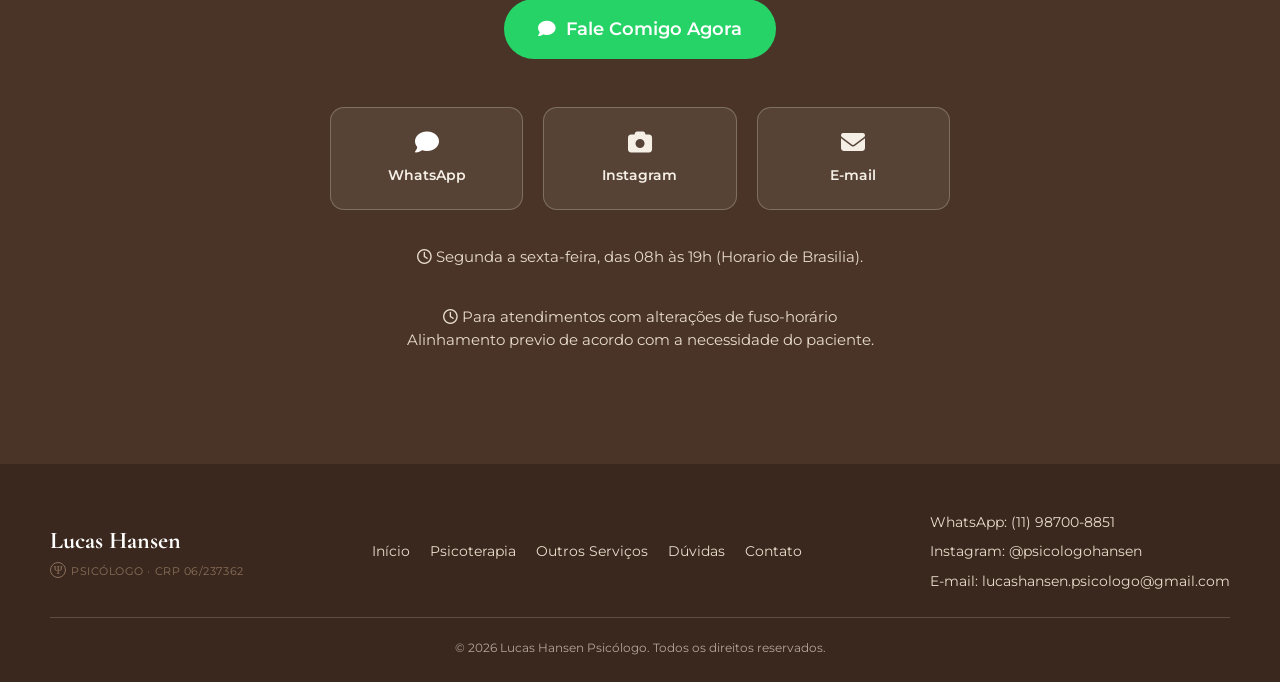
==== commit 40989564: "Adicionado outros serviços" ====
--- a/index.html
+++ b/index.html
@@ -58,7 +58,7 @@
       </nav>
 
       <div class="topo-site__acoes">
-        <a class="botao botao--primario botao--desktop" href="#contato">
+        <a class="botao botao--primario botao--desktop" href="https://wa.me/+5511987008851" target="_blank">
           Agendar consulta <i class="fa-solid fa-comment" style="color: rgb(255, 255, 255);"></i>
         </a>
         <button class="menu-toggle" id="menuToggle" aria-label="Abrir menu" aria-expanded="false"
@@ -78,22 +78,25 @@
           <p class="eyebrow">Psicoterapia online</p>
           <h1>Cuidar da sua mente, de onde você estiver.</h1>
           <p class="hero__descricao">
-            Sou Lucas, psicólogo focado em psicoterapia para adultos, e atendo exclusivamente online. <br>
-            Ofereço um espaço seguro para que você possa compreender escolhas e caminhos com mais sentido. <br>
-            Um espaço que acompanha você onde estiver: respeitando sua história, rotina e o seu tempo em qualquer lugar do Brasil e também brasileiros que vivem no exterior.
+            Sou Lucas Hansen, tenho 32 anos. Sou psicólogo e ofereço psicoterapia online para adultos. Meu trabalho é orientado pela <strong>Logoterapia e Psicologia Existencial</strong>, com foco na compreensão da experiência humana e busca por sentido, mesmo diante dos momentos de crise, mudança e sofrimento.<br/>  
+
+          Como <strong>psicólogo clínico</strong>, ofereço um espaço de escuta, reflexão e acolhimento para adultos que desejam compreender experiências, atravessar momentos de mudança e sofrimento e construir caminhos mais coerentes com aquilo que consideram significativo.
+
           </p>
 
           <ul class="hero__badges">
-            <li><i class="fa-solid fa-lock"></i></i> Sigilo e privacidade garantidos</li>
-            <li><i class="fa-solid fa-users"></i> Atendimento exclusivo para adultos</li>
-            <li><i class="fa-solid fa-clock"></i> Sessões Semanais de 50 minutos</li>
-            <li><i class="fa-solid fa-calendar-days"></i>Horário e dia fixo</li>
-            <li><i class="fa-solid fa-seedling"></i> Psicologia Existencial e Busca de Sentido</li>
+            <li><i class="fa-solid fa-clock"></i> <strong>Sentido e Propósito</strong></li>
+            <li><i class="fa-solid fa-briefcase"></i></i> <strong>Vida profissional</strong></li>
+            <li><i class="fa-solid fa-arrows-rotate"></i> <strong>Transições e escolhas</strong></li>
+            <li><i class="fa-solid fa-leaf"></i> <strong>Ansiedade e sofrimento</strong></li>
+            <li><i class="fa-solid fa-heart"></i> <strong>Relacionamentos</strong></li>
+            <li><i class="fa-solid fa-dove"></i> <strong>Luto e perdas </strong></li>
+            <li><i class="fa-regular fa-heart"></i><strong>Cuidados paliativos</strong></li>
 
           </ul>
 
           <div class="hero__cta">
-            <a class="botao botao--primario botao--grande" href="#contato">
+            <a class="botao botao--primario botao--grande" href="https://wa.me/+5511987008851" target="_blank">
               Agendar consulta <i class="fa-solid fa-comment" style="color: rgb(255, 255, 255);"></i>
             </a>
           </div>
@@ -116,17 +119,16 @@
         </div>
 
         <div class="como-funciona__texto">
-          <p class="eyebrow">Como funciona</p>
-          <h2>O atendimento on-line, passo a passo</h2>
+          <p class="eyebrow">Beneficios:</p>
+          <h2>Do atendimento online</h2>
           <ul class="lista-check">
-            <li><i class="fa-solid fa-shield-halved"></i> Realizado em plataforma segura, reconhecida pelo Conselho
-              Federal de Psicologia do Brasil.</li>
+
             <li><i class="fa-solid fa-lock"></i> Ambiente privativo e reservado: A sessão exige um local tranquilo e individual para garantir o sigilo e a qualidade do atendimento.</li>
-            <li><i class="fa-solid fa-clock"></i> Pontualidade e ritmo: Encontros semanais de 50 minutos, em horário reservado exclusivamente para você na agenda.</li>
+            <li><i class="fa-solid fa-clock"></i> Ganho de tempo: Você realiza sua sessão e após o término continua com suas tarefas diárias.</li>
             <li><i class="fa-solid fa-house-flag"></i>Sem deslocamentos: Praticidade de realizar suas sessões no conforto de casa ou onde estiver, economizando tempo no dia a dia.</li>
             <li><i class="fa-solid fa-plane"></i>Continuidade no cuidado: Mobilidade para manter seu processo terapêutico ativo, mesmo em viagens ou mudanças de rotina.</li>
           </ul>
-          <a class="botao botao--primario" href="#contato">
+          <a class="botao botao--primario" href="https://wa.me/+5511987008851" target="_blank">
             Agendar consulta <i class="fa-solid fa-comment" style="color: rgb(255, 255, 255);"></i>
           </a>
         </div>
@@ -136,10 +138,9 @@
     <!--2. SERVIÇOS — PSICOTERAPIA-->
     <section class="secao" id="psicoterapia">
       <div class="secao__container">
-        <h2>Psicoterapia individual</h2>
+        <h2>Lembretes e combinados:</h2>
         <p class="secao__intro">
-          Um acompanhamento focado na sua experiência única de mundo. <br>
-Através de um diálogo autêntico e sem julgamentos, olhamos para as suas questões, suas emoções e suas escolhas, criando um espaço seguro para você se reconectar consigo mesmo (a)  e com o que é essencial para você.
+          É importante ressaltar que por se tratar de um acompanhamento terapêutico online, precisamos manter nossos combinados sempre alinhados.
         </p>
 
         <div class="grid-info">
@@ -175,7 +176,7 @@
           </div>
         </div>
 
-        <a class="botao botao--primario" href="#contato">
+        <a class="botao botao--primario" href="https://wa.me/+5511987008851" target="_blank">
           Agendar consulta <i class="fa-solid fa-comment" style="color: rgb(255, 255, 255);"></i>
         </a>
       </div>
@@ -193,26 +194,26 @@
           <div class="grid-cards">
           <article class="card-servico">
             <div class="card-servico__icone"><i class="fa-solid fa-building"></i></div>
-            <h3>Psicoterapia em empresas</h3>
-            <p>Cuidado psicológico voltado a colaboradores e equipes, contribuindo para a saúde mental dentro do
-              contexto corporativo.</p>
-            <a class="link-saiba-mais" href="#contato">Saiba mais <i class="fa-solid fa-arrow-right"></i></a>
+            <h3>Saúde mental nas empresas</h3>
+            <p>Ações de cuidado psicológico voltadas a profissionais e equipes, com foco em saúde mental, relações
+              de trabalho e desenvolvimento humano.</p>
+            <a class="link-saiba-mais" href="saude-mental-empresas.html">Saiba mais <i class="fa-solid fa-arrow-right"></i></a>
           </article>
 
           <article class="card-servico">
             <div class="card-servico__icone"><i class="fa-solid fa-chalkboard-user"></i></div>
-            <h3>Palestras</h3>
-            <p>Palestras sobre saúde mental para empresas, escolas e eventos, com temas e formatos sob consulta.
-              <!--[listar temas de palestra disponíveis]--></p>
-            <a class="link-saiba-mais" href="#contato">Saiba mais <i class="fa-solid fa-arrow-right"></i></a>
+            <h3>Palestras e Encontros</h3>
+            <p>Palestras e encontros sobre saúde mental, relações de trabalho e desenvolvimento humano, adaptados
+              à realidade de cada organização.</p>
+            <a class="link-saiba-mais" href="palestras-encontros.html">Saiba mais <i class="fa-solid fa-arrow-right"></i></a>
           </article>
 
           <article class="card-servico">
             <div class="card-servico__icone"><i class="fa-solid fa-chart-line"></i></div>
             <h3>Clínica em Dia / Pulso Financeiro</h3>
-            <p>Gestão e análise financeira para profissionais da saúde, com dashboards em Power BI para acompanhar
-              a saúde do consultório.</p>
-            <a class="link-saiba-mais" href="#contato">Saiba mais <i class="fa-solid fa-arrow-right"></i></a>
+            <p>Gestão financeira para profissionais da saúde, com dashboards para acompanhar receitas, resultados
+              e indicadores do consultório de forma clara e estratégica.</p>
+            <a class="link-saiba-mais" href="clinica-em-dia.html">Saiba mais <i class="fa-solid fa-arrow-right"></i></a>
           </article>
         </div>
       </div>
@@ -367,7 +368,7 @@
           <i class="fa-regular fa-clock"></i> Segunda a sexta-feira, das 08h às 19h (Horario de Brasilia).
         </p>
         <p class="contato__horario">
-          <i class="fa-regular fa-clock"></i> Para atendimentos com alterações de fuso-horario, alinhamento previo de acordo com a necessidade do paciente.
+          <i class="fa-regular fa-clock"></i> Para atendimentos com alterações de fuso-horário <br> Alinhamento previo de acordo com a necessidade do paciente.
         </p>
       </div>
     </section>
--- a/css/style.css
+++ b/css/style.css
@@ -647,6 +647,7 @@
   display: flex;
   align-items: flex-start;
   gap: 24px;
+  padding-bottom: 0px;
 }
 
 .cvv__icone {
@@ -837,3 +838,84 @@
 @media (prefers-reduced-motion: reduce) {
   .whatsapp-flutuante { animation: none; }
 }
+
+/* ==========================================================================
+   Páginas internas de serviço (Saúde Mental nas Empresas, Palestras, Clínica em Dia)
+   ========================================================================== */
+.voltar-link {
+  display: inline-flex;
+  align-items: center;
+  gap: 8px;
+  font-size: 0.85rem;
+  font-weight: 700;
+  color: var(--marrom-claro);
+  margin-bottom: 20px;
+  transition: color var(--transicao);
+}
+
+.voltar-link:hover {
+  color: var(--marrom-cafe);
+}
+
+.artigo h2 {
+  margin-top: 1.6em;
+}
+
+.artigo-cta {
+  text-align: center;
+}
+
+.artigo-cta h2 {
+  margin-bottom: 0.8em;
+}
+
+/* ==========================================================================
+   Sub-navegação entre as páginas de "Outros Serviços"
+   ========================================================================== */
+.subnav-servicos {
+  position: sticky;
+  top: var(--altura-topo);
+  z-index: 45;
+  background: var(--bege);
+  border-bottom: 1px solid rgba(139, 111, 90, 0.25);
+}
+
+.subnav-servicos__container {
+  max-width: var(--largura-maxima);
+  margin: 0 auto;
+  padding: 0 32px;
+  justify-content: center;
+  display: flex;
+  gap: 28px;
+  overflow-x: auto;
+  scrollbar-width: none;
+}
+
+.subnav-servicos__container::-webkit-scrollbar {
+  display: none;
+}
+
+.subnav-servicos a {
+  display: inline-block;
+  padding: 14px 2px;
+  font-size: 0.88rem;
+  font-weight: 600;
+  color: var(--marrom-claro);
+  white-space: nowrap;
+  border-bottom: 2px solid transparent;
+  transition: color var(--transicao), border-color var(--transicao);
+}
+
+.subnav-servicos a:hover {
+  color: var(--marrom-cafe);
+}
+
+.subnav-servicos a.ativo {
+  color: var(--marrom-cafe);
+  border-bottom-color: var(--marrom-claro);
+}
+
+@media (max-width: 620px) {
+  .subnav-servicos__container { gap: 20px; }
+  .subnav-servicos a { font-size: 0.82rem; }
+}
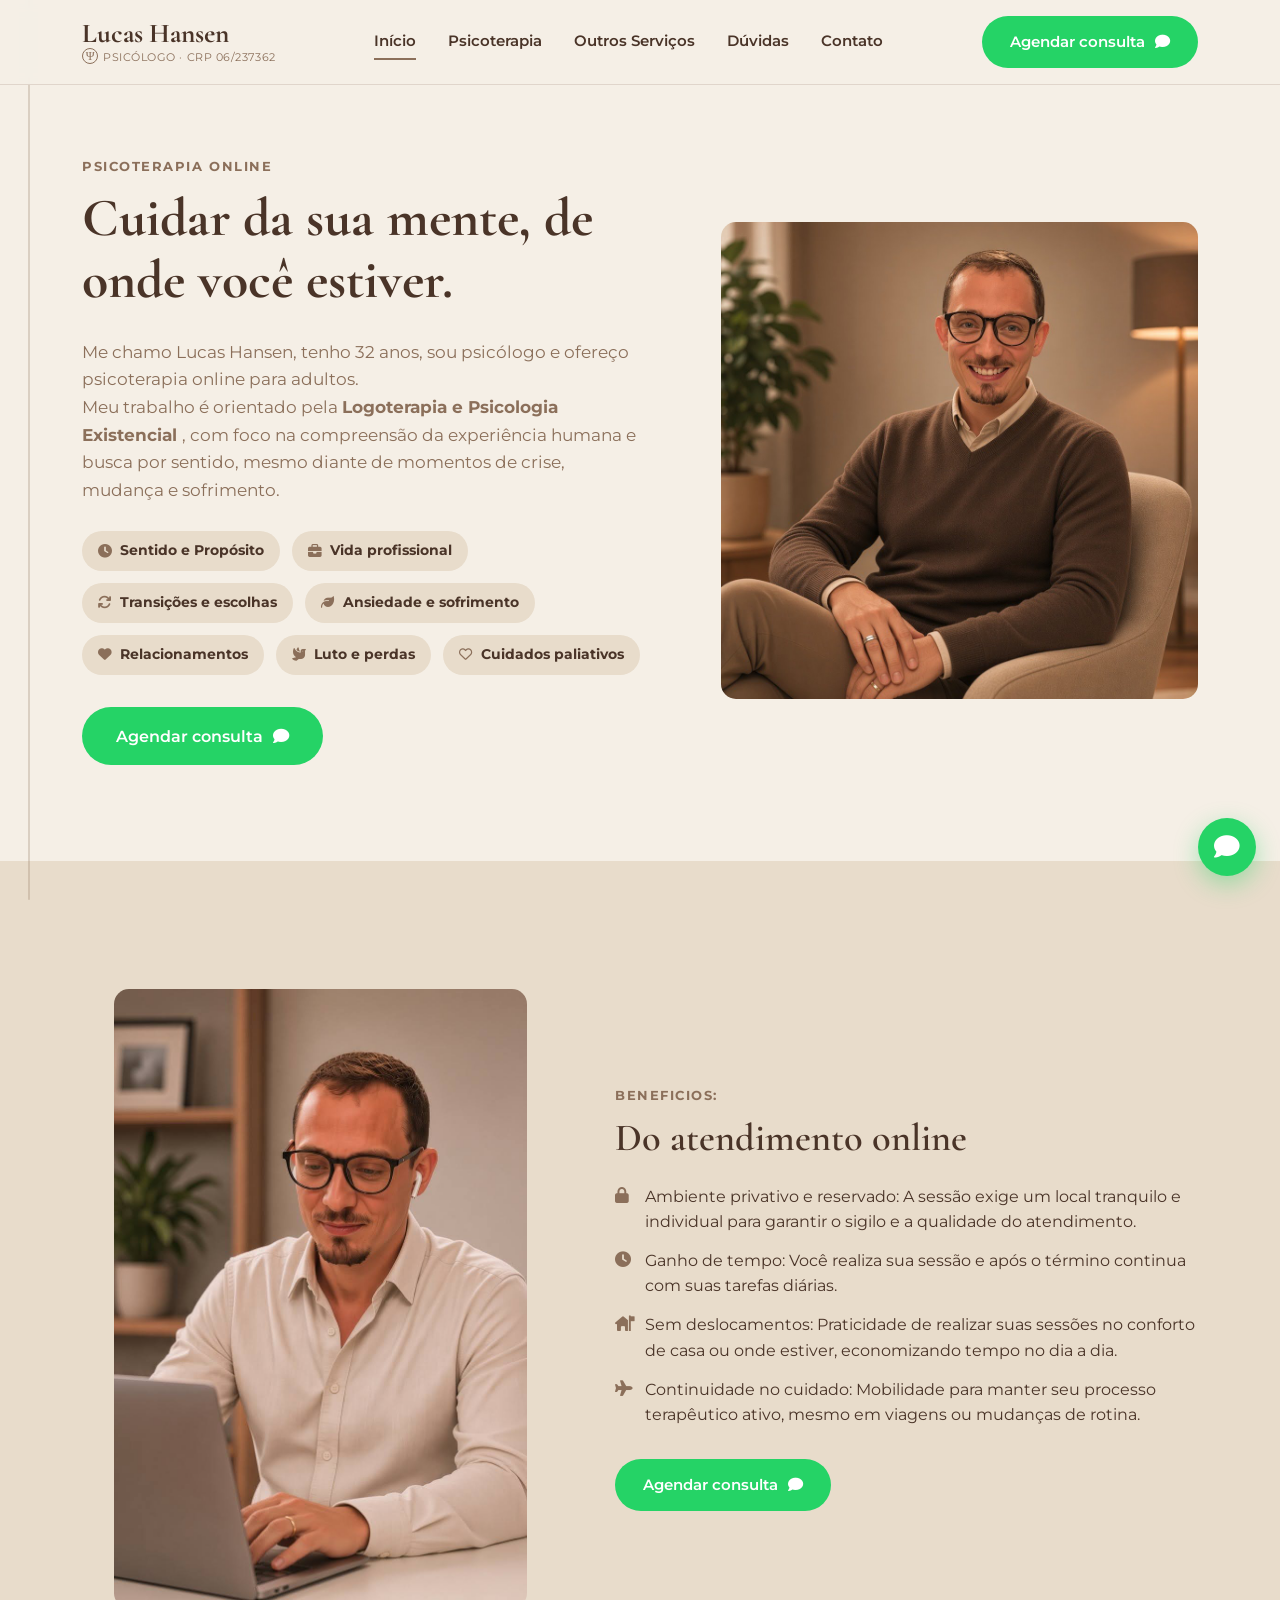
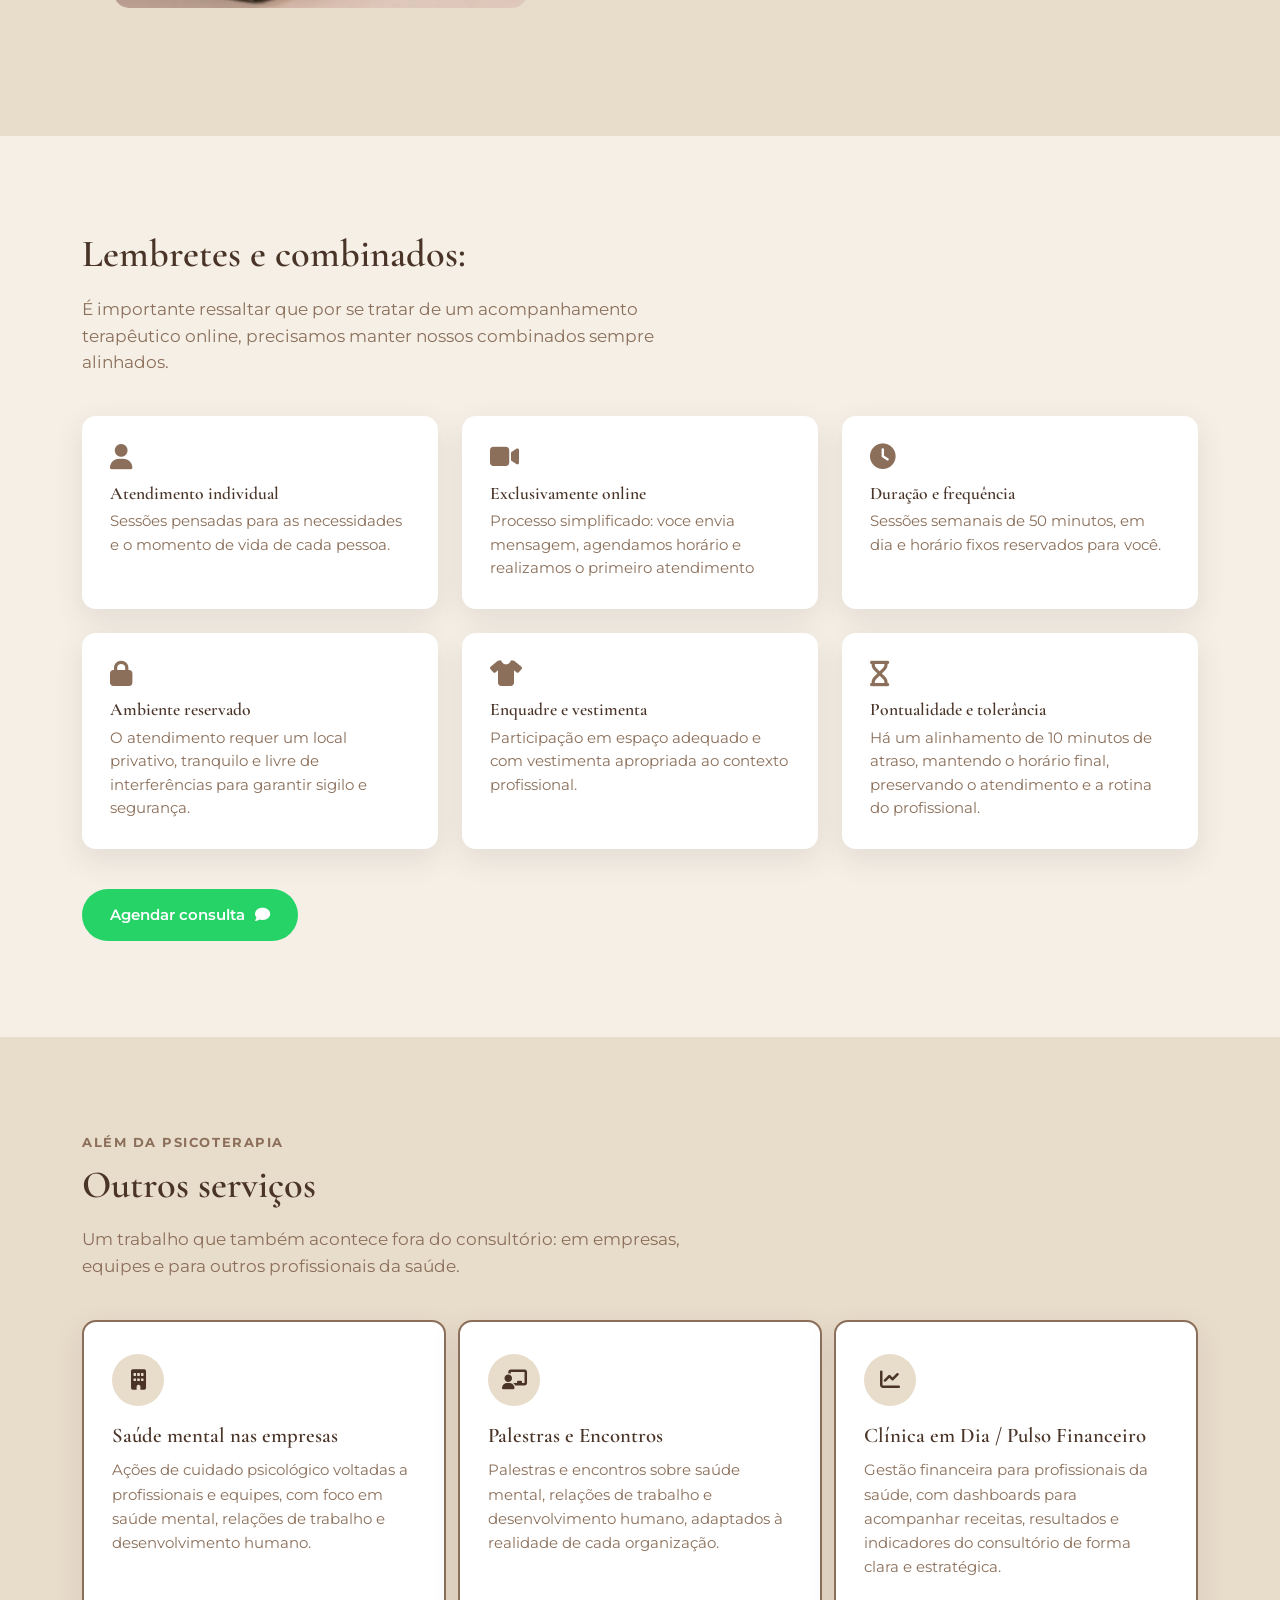
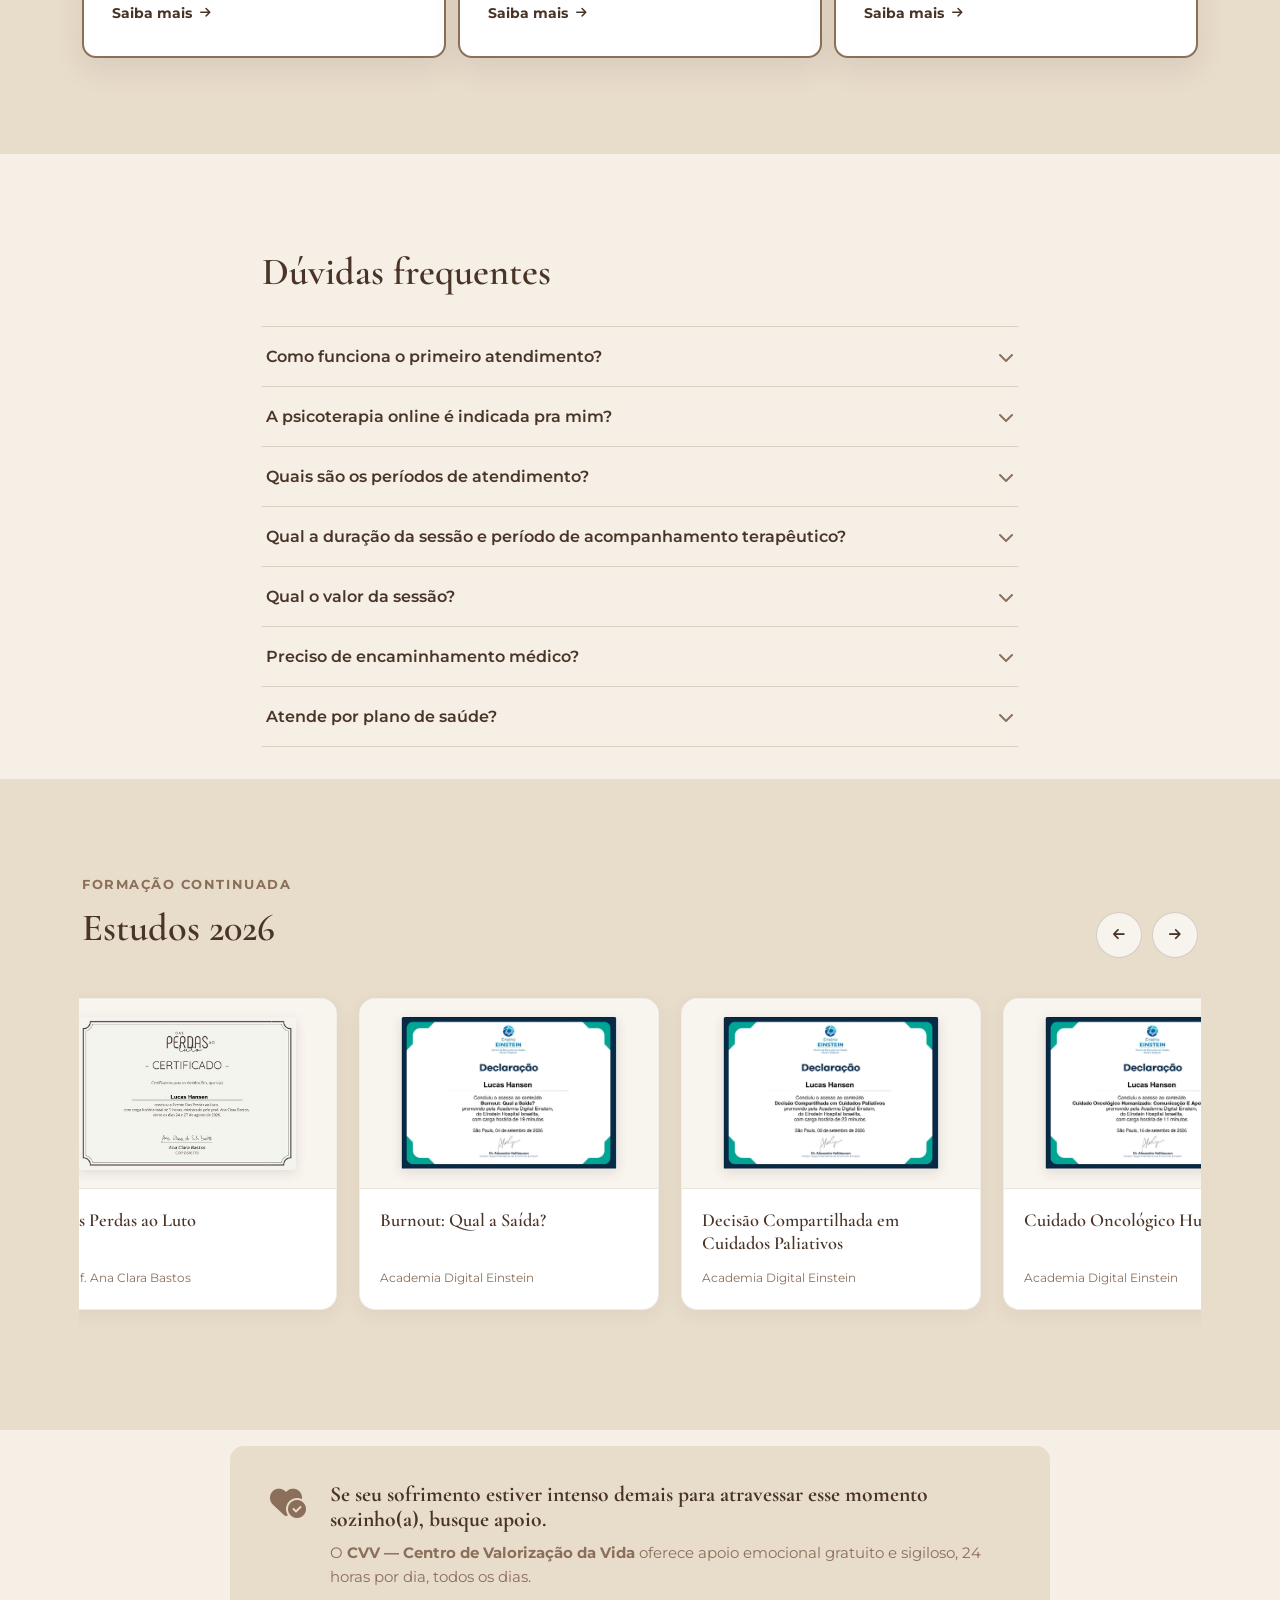
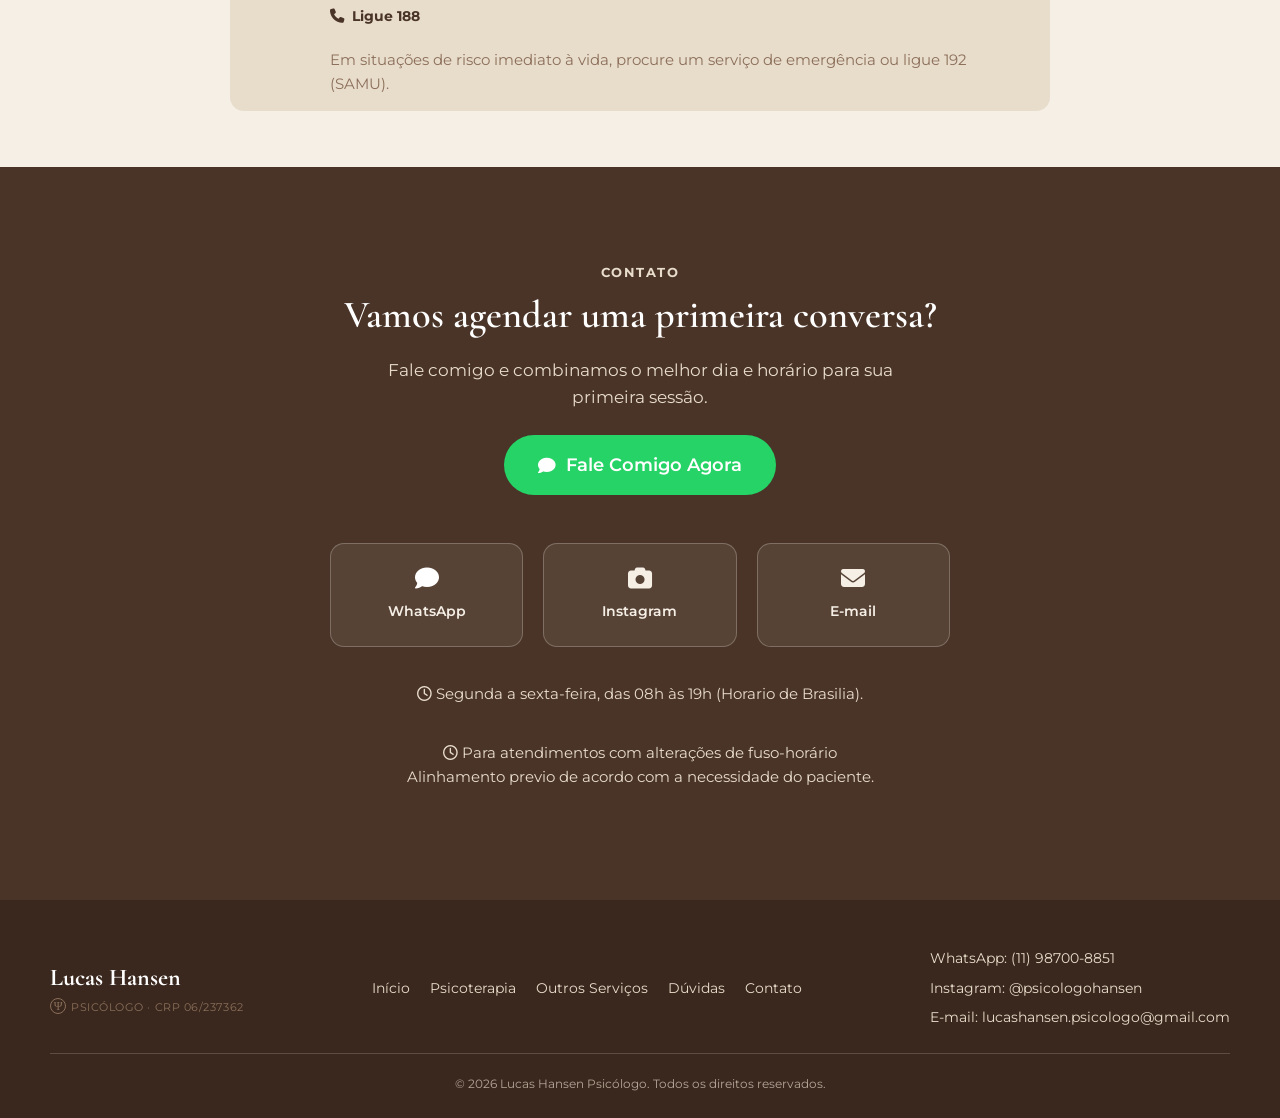
==== commit 3485c266: "Initial release: Lucas Site" ====
--- a/index.html
+++ b/index.html
@@ -2,6 +2,18 @@
 <html lang="pt-br">
 
 <head>
+
+  <!-- Google tag (gtag.js) -->
+<script async src="https://www.googletagmanager.com/gtag/js?id=AW-18460888623">
+</script>
+<script>
+  window.dataLayer = window.dataLayer || [];
+  function gtag(){dataLayer.push(arguments);}
+  gtag('js', new Date());
+
+  gtag('config', 'AW-18460888623');
+</script>
+
   <meta charset="UTF-8">
   <meta name="viewport" content="width=device-width, initial-scale=1.0">
   <title>Lucas Psicólogo — Psicoterapia Online</title> <!--Título do Site-->
@@ -78,10 +90,8 @@
           <p class="eyebrow">Psicoterapia online</p>
           <h1>Cuidar da sua mente, de onde você estiver.</h1>
           <p class="hero__descricao">
-            Sou Lucas Hansen, tenho 32 anos. Sou psicólogo e ofereço psicoterapia online para adultos. Meu trabalho é orientado pela <strong>Logoterapia e Psicologia Existencial</strong>, com foco na compreensão da experiência humana e busca por sentido, mesmo diante dos momentos de crise, mudança e sofrimento.<br/>  
-
-          Como <strong>psicólogo clínico</strong>, ofereço um espaço de escuta, reflexão e acolhimento para adultos que desejam compreender experiências, atravessar momentos de mudança e sofrimento e construir caminhos mais coerentes com aquilo que consideram significativo.
-
+            Me chamo Lucas Hansen, tenho 32 anos, sou psicólogo e ofereço psicoterapia online para adultos. <br>
+            Meu trabalho é orientado pela <strong> Logoterapia e Psicologia Existencial </strong>, com foco na compreensão da experiência humana e busca por sentido, mesmo diante de momentos de crise, mudança e sofrimento.
           </p>
 
           <ul class="hero__badges">
@@ -316,6 +326,97 @@
       </div>
     </section>
 
+<!-- Formação continuada -->
+<section class="secao secao--alt secao--estudos" id="estudos" aria-labelledby="estudos-titulo">
+  <div class="secao__container">
+    <div class="estudos__cabecalho">
+      <div class="estudos__introducao">
+        <p class="eyebrow">Formação continuada</p>
+        <h2 id="estudos-titulo">Estudos 2026</h2>
+      </div>
+
+      <div class="estudos__controles" aria-label="Navegação dos certificados">
+        <button class="estudos__seta" type="button"
+          data-estudos-direcao="-1" aria-label="Certificados anteriores">
+          <i class="fa-solid fa-arrow-left" aria-hidden="true"></i>
+        </button>
+        <button class="estudos__seta" type="button"
+          data-estudos-direcao="1" aria-label="Próximos certificados">
+          <i class="fa-solid fa-arrow-right" aria-hidden="true"></i>
+        </button>
+      </div>
+    </div>
+
+    <div class="estudos__janela" id="estudosJanela"
+      tabindex="0" aria-label="Galeria de certificados. Use as setas para navegar.">
+      <div class="estudos__trilho">
+
+        <article class="estudo-card">
+          <div class="estudo-card__imagem-wrap">
+            <img class="estudo-card__imagem"
+              src="img/certificados/cert-luto.jpg"
+              alt="Certificado do curso Das Perdas ao Luto" loading="lazy">
+          </div>
+          <div class="estudo-card__corpo">
+            <h3 class="estudo-card__tema">Das Perdas ao Luto</h3>
+            <p class="estudo-card__meta">Prof. Ana Clara Bastos</p>
+          </div>
+        </article>
+
+        <article class="estudo-card">
+          <div class="estudo-card__imagem-wrap">
+            <img class="estudo-card__imagem"
+              src="img/certificados/cert-burnout.jpg"
+              alt="Certificado do curso Burnout: Qual a Saída?" loading="lazy">
+          </div>
+          <div class="estudo-card__corpo">
+            <h3 class="estudo-card__tema">Burnout: Qual a Saída?</h3>
+            <p class="estudo-card__meta">Academia Digital Einstein</p>
+          </div>
+        </article>
+
+        <article class="estudo-card">
+          <div class="estudo-card__imagem-wrap">
+            <img class="estudo-card__imagem"
+              src="img/certificados/cert-paliativos.jpg"
+              alt="Certificado do curso Decisão Compartilhada em Cuidados Paliativos" loading="lazy">
+          </div>
+          <div class="estudo-card__corpo">
+            <h3 class="estudo-card__tema">Decisão Compartilhada em Cuidados Paliativos</h3>
+            <p class="estudo-card__meta">Academia Digital Einstein</p>
+          </div>
+        </article>
+
+        <article class="estudo-card">
+          <div class="estudo-card__imagem-wrap">
+            <img class="estudo-card__imagem"
+              src="img/certificados/cert-oncologico.jpg"
+              alt="Certificado do curso Cuidado Oncológico Humanizado" loading="lazy">
+          </div>
+          <div class="estudo-card__corpo">
+            <h3 class="estudo-card__tema">Cuidado Oncológico Humanizado</h3>
+            <p class="estudo-card__meta">Academia Digital Einstein</p>
+          </div>
+        </article>
+
+        <article class="estudo-card">
+          <div class="estudo-card__imagem-wrap">
+            <img class="estudo-card__imagem"
+              src="img/certificados/cert-delirium.jpg"
+              alt="Certificado do curso Delirium" loading="lazy">
+          </div>
+          <div class="estudo-card__corpo">
+            <h3 class="estudo-card__tema">Delirium: O Que É e Como Preveni-lo</h3>
+            <p class="estudo-card__meta">Academia Digital Einstein</p>
+          </div>
+        </article>
+
+      </div>
+    </div>
+
+  </div>
+</section>
+
     <!--5. CVV — seção discreta, fora do rodapé-->
     <section class="secao secao--cvv" id="cvv" aria-labelledby="cvv-titulo">
       <div class="secao__container secao__container--estreito cvv__caixa">
--- a/css/style.css
+++ b/css/style.css
@@ -1,4 +1,3 @@
-
 :root {
   /* Cores */
   --marrom-cafe: #4A3428;
@@ -637,7 +636,11 @@
    CVV
    ========================================================================== */
 .secao--cvv {
-  padding: 56px 0;
+  padding: 16px 0 56px;
+}
+
+#duvidas {
+  padding-bottom: 32px;
 }
 
 .cvv__caixa {
@@ -919,3 +922,214 @@
   .subnav-servicos__container { gap: 20px; }
   .subnav-servicos a { font-size: 0.82rem; }
 }
+
+
+/* ==========================================================================
+   Formação continuada — carrossel de certificados
+   ========================================================================== */
+
+.secao--estudos {
+  overflow: hidden;
+}
+
+.estudos__cabecalho {
+  display: flex;
+  align-items: flex-end;
+  justify-content: space-between;
+  gap: 32px;
+  margin-bottom: 30px;
+}
+
+.estudos__introducao {
+  max-width: 680px;
+}
+
+.estudos__introducao h2 {
+  margin-bottom: 12px;
+}
+
+.estudos__introducao .secao__intro {
+  margin-bottom: 0;
+}
+
+.estudos__controles {
+  display: flex;
+  gap: 10px;
+  flex-shrink: 0;
+  padding-bottom: 4px;
+}
+
+.estudos__seta {
+  display: flex;
+  align-items: center;
+  justify-content: center;
+  width: 46px;
+  height: 46px;
+  border: 1px solid rgba(74, 52, 40, 0.2);
+  border-radius: 50%;
+  color: var(--marrom-cafe);
+  background: rgba(255, 255, 255, 0.65);
+  transition: background 0.25s ease, color 0.25s ease,
+              transform 0.25s ease, border-color 0.25s ease;
+}
+
+.estudos__seta:hover {
+  background: var(--marrom-cafe);
+  color: var(--branco);
+  border-color: var(--marrom-cafe);
+  transform: translateY(-2px);
+}
+
+.estudos__seta:active {
+  transform: scale(0.96);
+}
+
+.estudos__janela {
+  overflow-x: auto;
+  overflow-y: hidden;
+  padding: 6px 3px 24px;
+  margin: 0 -3px;
+  scrollbar-width: none;
+
+  /* O carrossel é animado exclusivamente pelo JavaScript.
+     Nenhuma configuração de scroll do navegador interfere. */
+  scroll-snap-type: none !important;
+  scroll-behavior: auto !important;
+
+  overscroll-behavior-x: contain;
+  -webkit-overflow-scrolling: touch;
+  cursor: grab;
+}
+
+.estudos__janela::-webkit-scrollbar {
+  display: none;
+}
+
+.estudos__janela:active {
+  cursor: grabbing;
+}
+
+.estudos__janela:focus-visible {
+  outline: 2px solid var(--marrom-claro);
+  outline-offset: 3px;
+  border-radius: var(--raio);
+}
+
+.estudos__trilho {
+  display: flex;
+  align-items: stretch;
+  gap: 22px;
+  width: max-content;
+}
+
+.estudo-card {
+  flex: 0 0 clamp(250px, 27vw, 300px);
+  display: flex;
+  flex-direction: column;
+  overflow: hidden;
+  background: var(--branco);
+  border: 1px solid rgba(139, 111, 90, 0.12);
+  border-radius: 16px;
+  box-shadow: 0 5px 20px rgba(74, 52, 40, 0.06);
+  scroll-snap-align: start;
+  transition: transform 0.3s ease, box-shadow 0.3s ease;
+}
+
+.estudo-card:hover {
+  transform: translateY(-4px);
+  box-shadow: 0 14px 30px rgba(74, 52, 40, 0.12);
+}
+
+.estudo-card__imagem-wrap {
+  height: 190px;
+  width: 100%;
+  padding: 18px;
+  display: flex;
+  align-items: center;
+  justify-content: center;
+  background: #F8F4EE;
+  border-bottom: 1px solid rgba(139, 111, 90, 0.12);
+}
+
+.estudo-card__imagem {
+  display: block;
+  max-width: 100%;
+  max-height: 100%;
+  width: auto;
+  height: auto;
+  object-fit: contain;
+  border-radius: 3px;
+  box-shadow: 0 3px 12px rgba(74, 52, 40, 0.12);
+  transition: transform 0.35s ease;
+}
+
+.estudo-card:hover .estudo-card__imagem {
+  transform: scale(1.025);
+}
+
+.estudo-card__corpo {
+  display: flex;
+  flex-direction: column;
+  flex: 1;
+  align-items: flex-start;
+  padding: 20px 20px 22px;
+}
+
+.estudo-card__tema {
+  font-size: 1.15rem;
+  line-height: 1.25;
+  margin: 0 0 12px;
+}
+
+.estudo-card__meta {
+  margin: auto 0 0;
+  padding-top: 2px;
+  color: var(--marrom-claro);
+  font-size: 0.78rem;
+  line-height: 1.5;
+}
+
+
+/* Tablets e celulares */
+@media (max-width: 700px) {
+  .estudos__cabecalho {
+    align-items: flex-start;
+    gap: 18px;
+  }
+
+  .estudos__seta {
+    width: 40px;
+    height: 40px;
+  }
+
+  .estudos__trilho {
+    gap: 16px;
+  }
+
+  .estudo-card {
+    flex-basis: min(78vw, 290px);
+  }
+
+  .estudo-card__imagem-wrap {
+    height: 170px;
+  }
+}
+
+@media (max-width: 480px) {
+  .estudos__cabecalho {
+    flex-direction: column;
+    align-items: stretch;
+  }
+
+  .estudos__controles {
+    align-self: flex-end;
+  }
+}
+
+/* Respeita a preferência de acessibilidade */
+/* O carrossel mantém sua animação própria independentemente de
+   prefers-reduced-motion, configuração do navegador ou sistema. */
+.estudos__janela {
+  scroll-behavior: auto !important;
+  scroll-snap-type: none !important;
+}
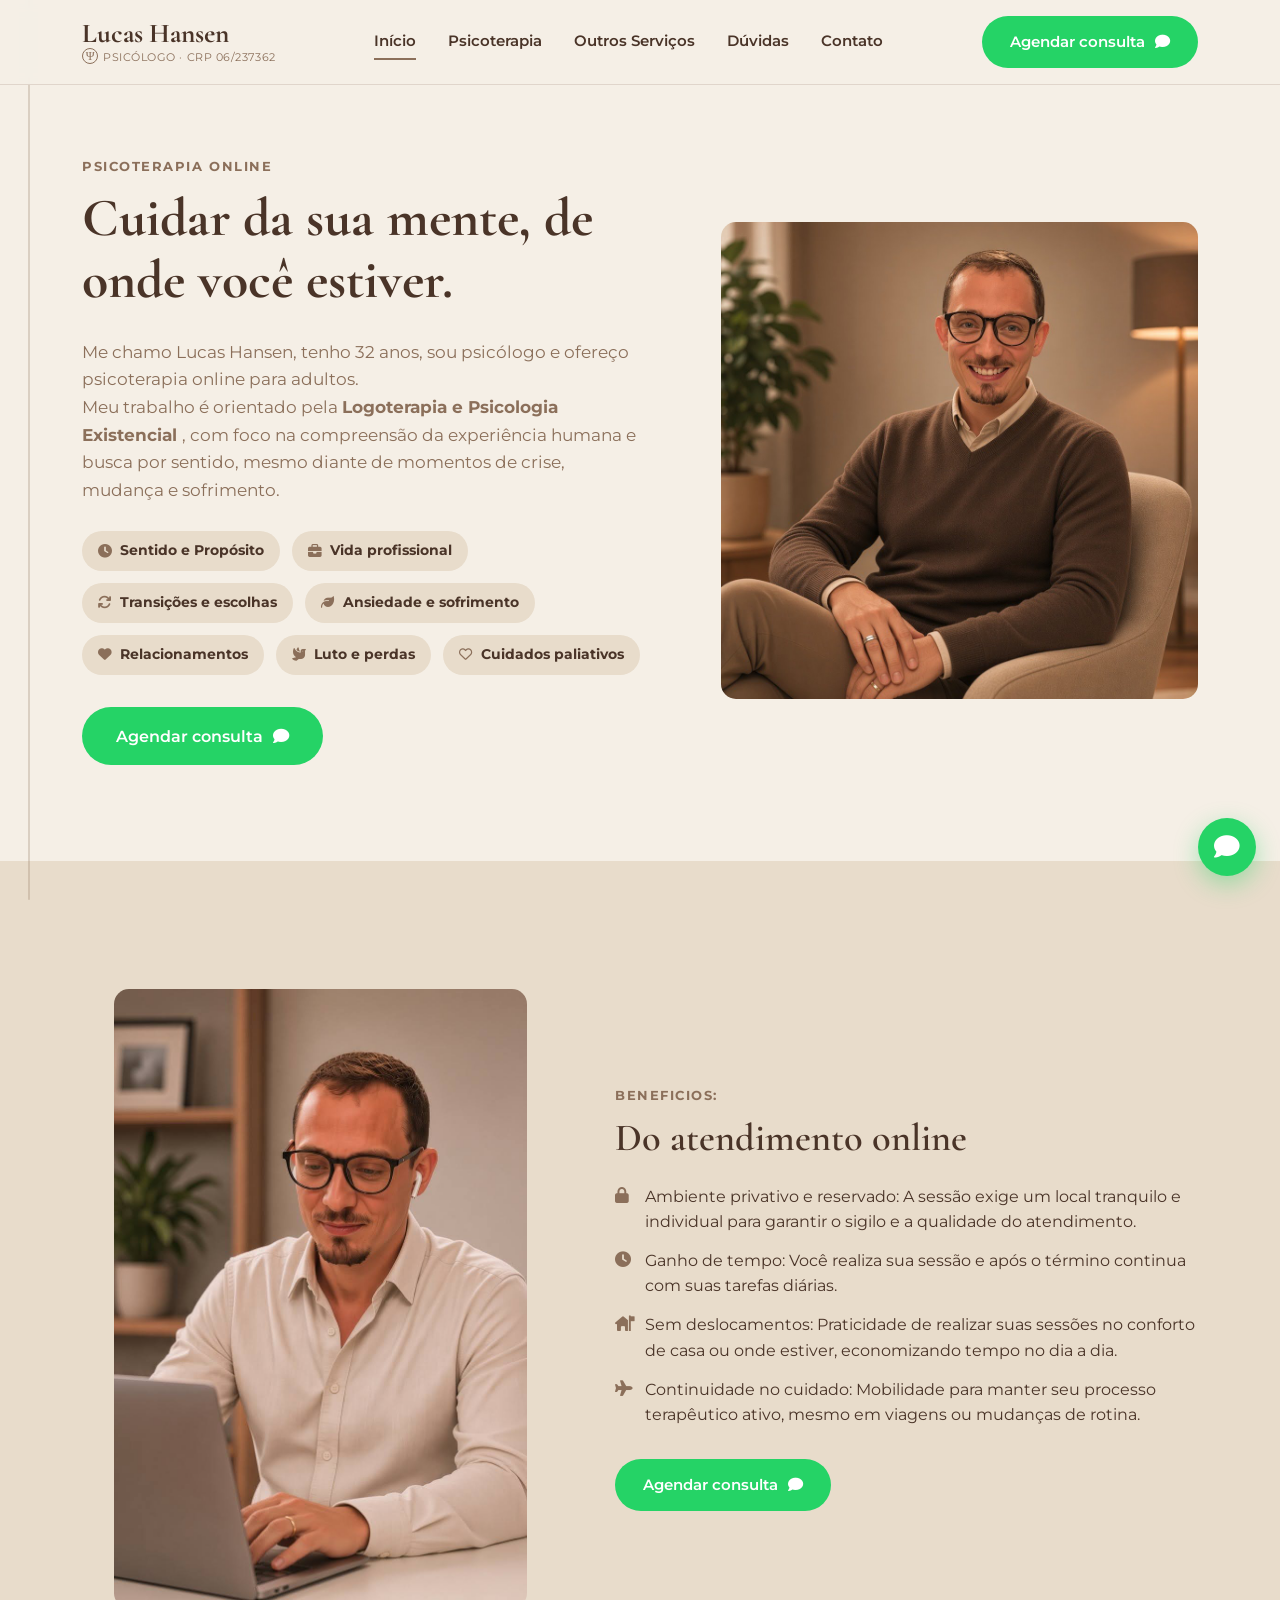
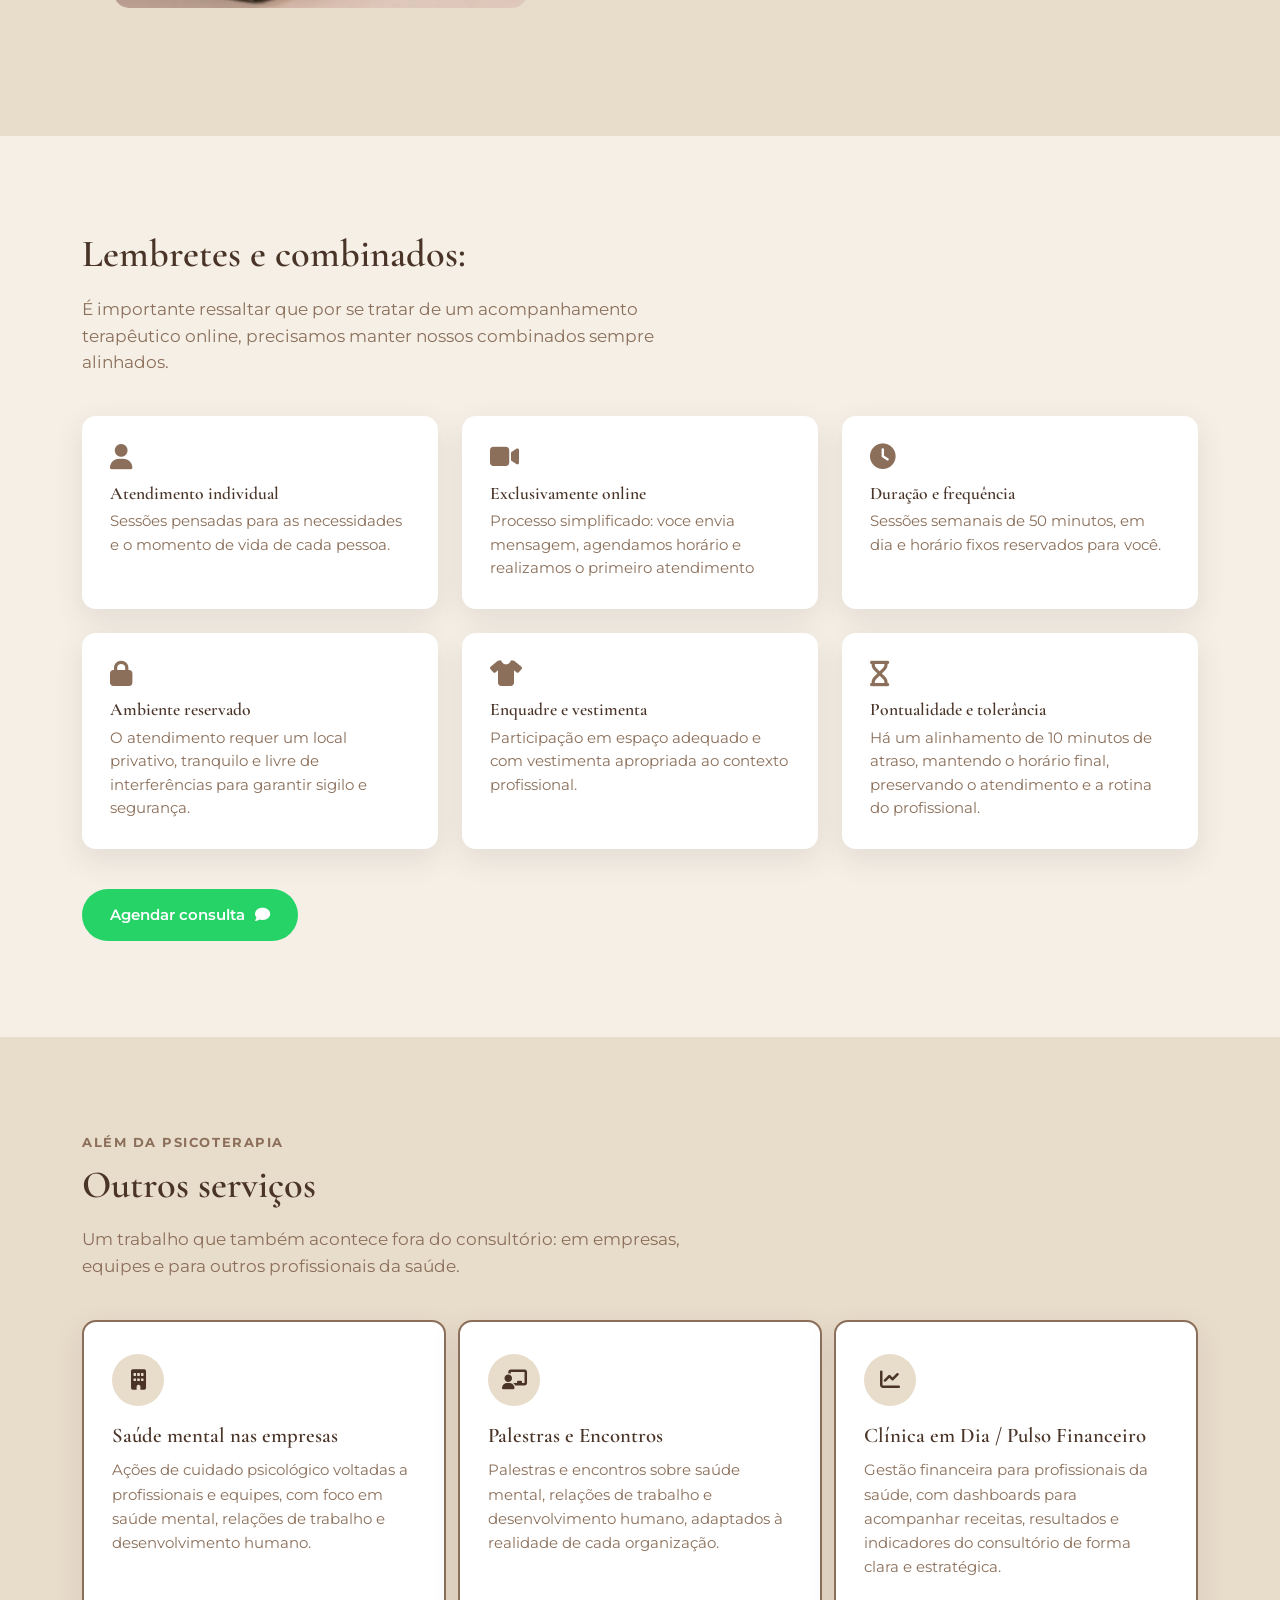
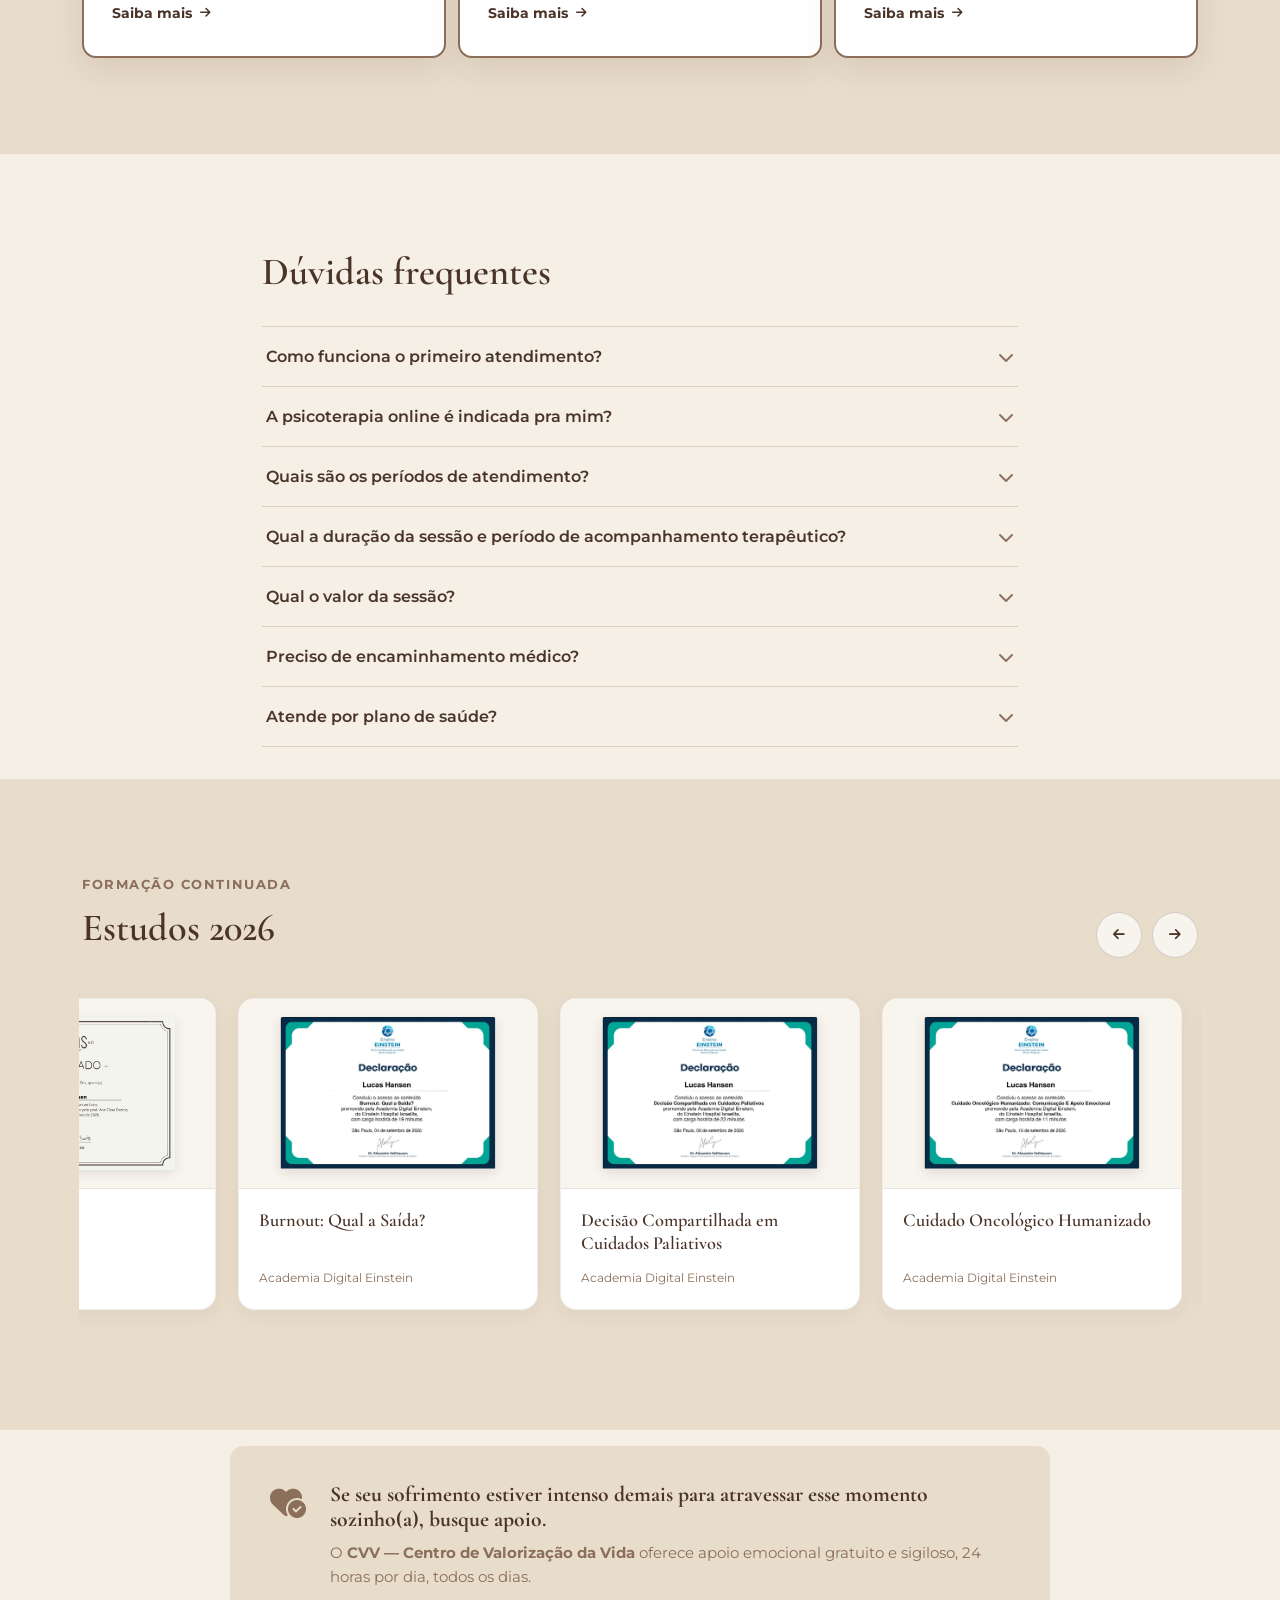
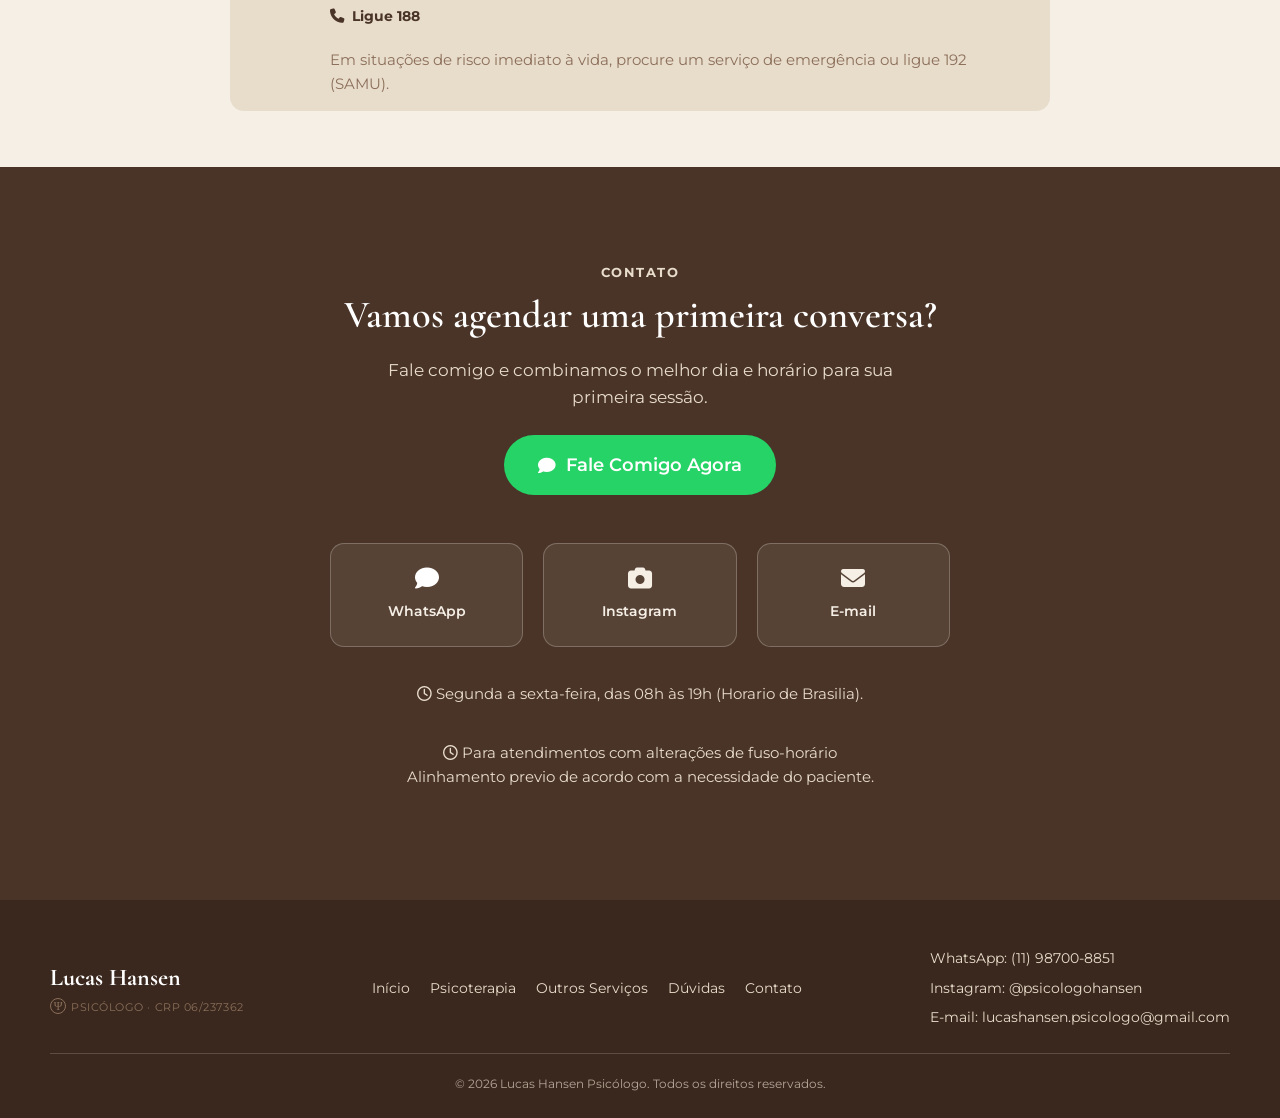
==== commit 307bd5b7: "Correção bug de velocidade do carrossel" ====
--- a/index.html
+++ b/index.html
@@ -16,11 +16,11 @@
 
   <meta charset="UTF-8">
   <meta name="viewport" content="width=device-width, initial-scale=1.0">
-  <title>Lucas Psicólogo — Psicoterapia Online</title> <!--Título do Site-->
+  <title>Lucas Psicólogo — Psicoterapia Online</title> 
   <meta name="description"
     content="Psicoterapia online com Lucas, psicólogo. Atendimento para brasileiros no Brasil e no exterior, empresas, palestras e consultoria.">
 
-  <link rel="icon" href="img/Icon_psico.png" type="image/png"><!--Icone do Site-->
+  <link rel="icon" href="img/Icon_psico.png" type="image/png">
 
   <!--Fontes: Cormorant Garamond (títulos) e Montserrat (textos)-->
   <link rel="preconnect" href="https://fonts.googleapis.com">
@@ -34,8 +34,8 @@
     integrity="sha512-DTOQO9RWCH3ppGqcWaEA1BIZOC6xxalwEsw9c2QQeAIftl+Vegovlnee1c9QX4TctnWMn13TZye+giMm8e2LwA=="
     crossorigin="anonymous" referrerpolicy="no-referrer" />
 
-  <link rel="stylesheet" href="css/style.css"> <!--Link da estilização-->
-  <script defer src="js/main.js"></script> <!--Link do Script-->
+  <link rel="stylesheet" href="css/style.css">
+  <script defer src="js/main.js"></script> 
 </head>
 
 <body>
--- a/css/style.css
+++ b/css/style.css
@@ -441,7 +441,6 @@
 .foto--retrato { aspect-ratio: 4 / 5; }
 .foto--paisagem { aspect-ratio: 4 / 3; }
 
-/* Como funciona o atendimento online */
 .como-funciona__grid {
   display: grid;
   grid-template-columns: 0.9fr 1.1fr;
@@ -991,8 +990,6 @@
   margin: 0 -3px;
   scrollbar-width: none;
 
-  /* O carrossel é animado exclusivamente pelo JavaScript.
-     Nenhuma configuração de scroll do navegador interfere. */
   scroll-snap-type: none !important;
   scroll-behavior: auto !important;
 
@@ -1126,9 +1123,6 @@
   }
 }
 
-/* Respeita a preferência de acessibilidade */
-/* O carrossel mantém sua animação própria independentemente de
-   prefers-reduced-motion, configuração do navegador ou sistema. */
 .estudos__janela {
   scroll-behavior: auto !important;
   scroll-snap-type: none !important;
